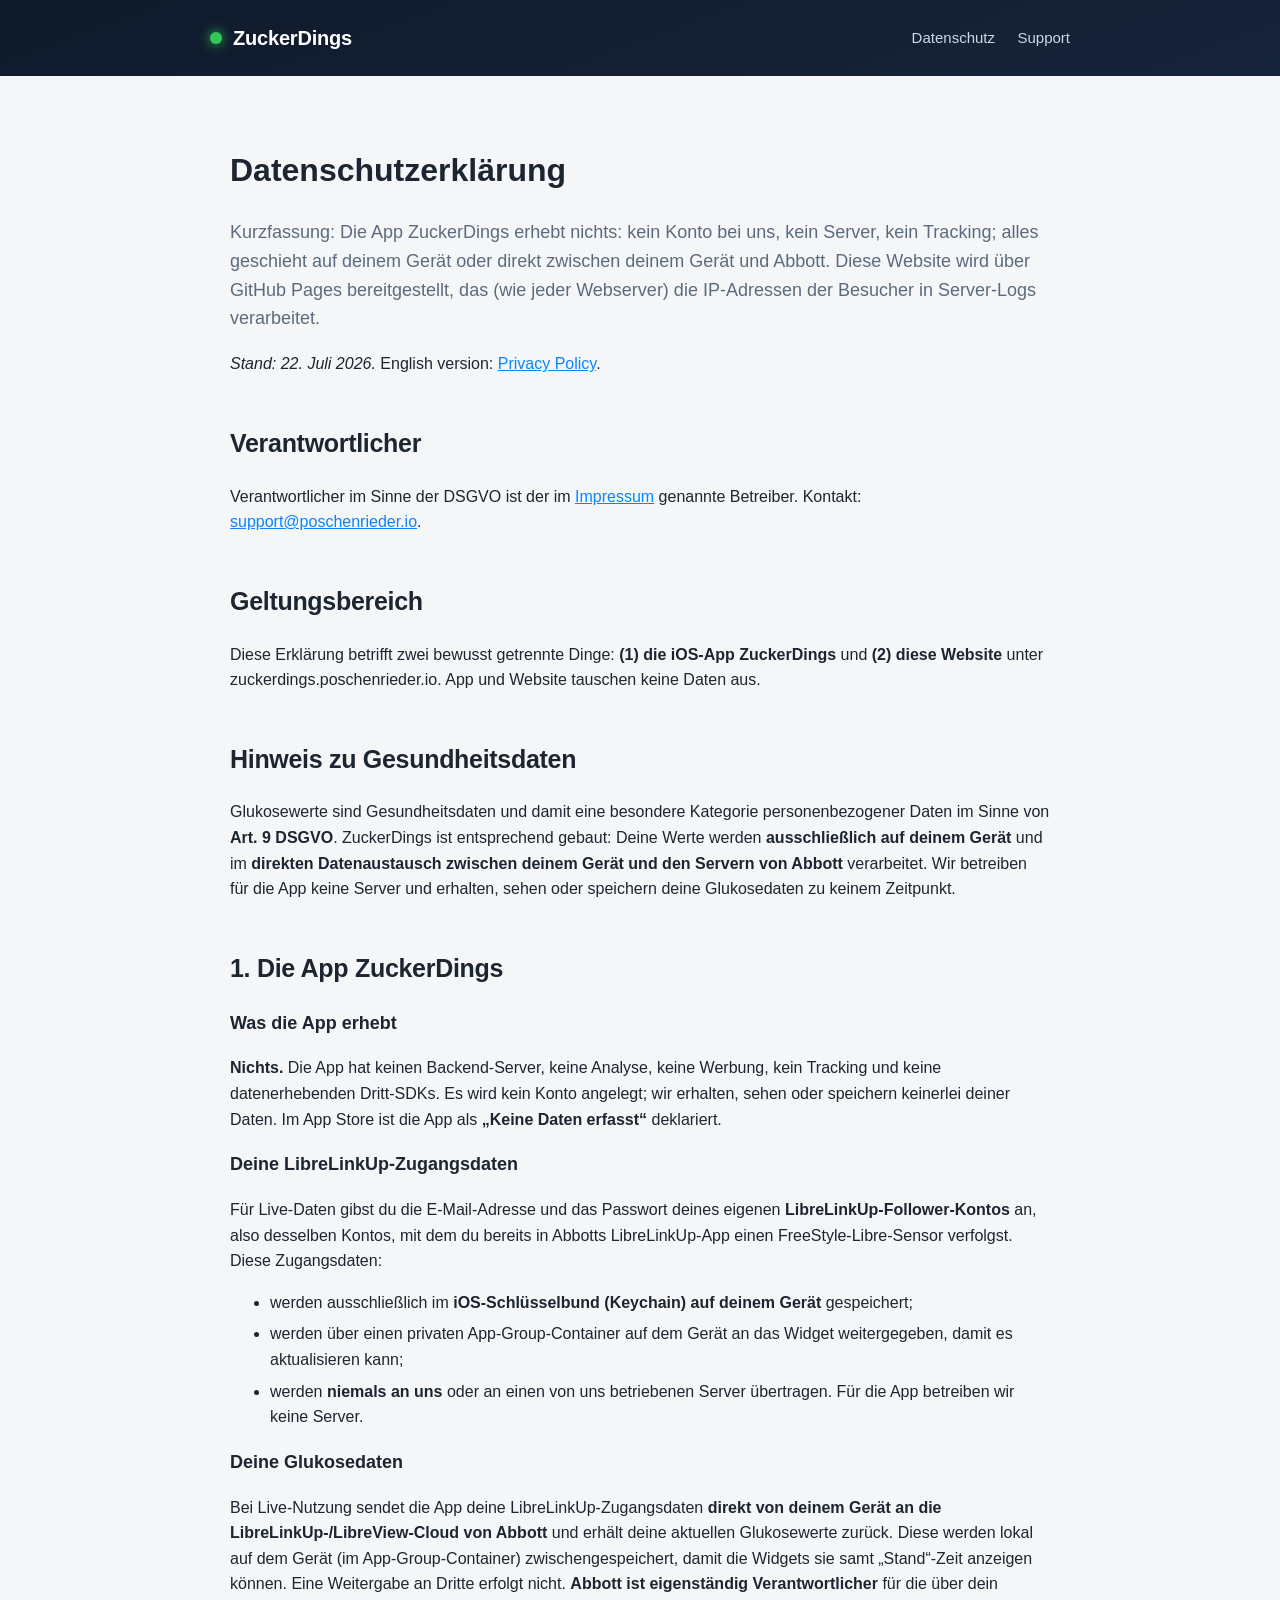
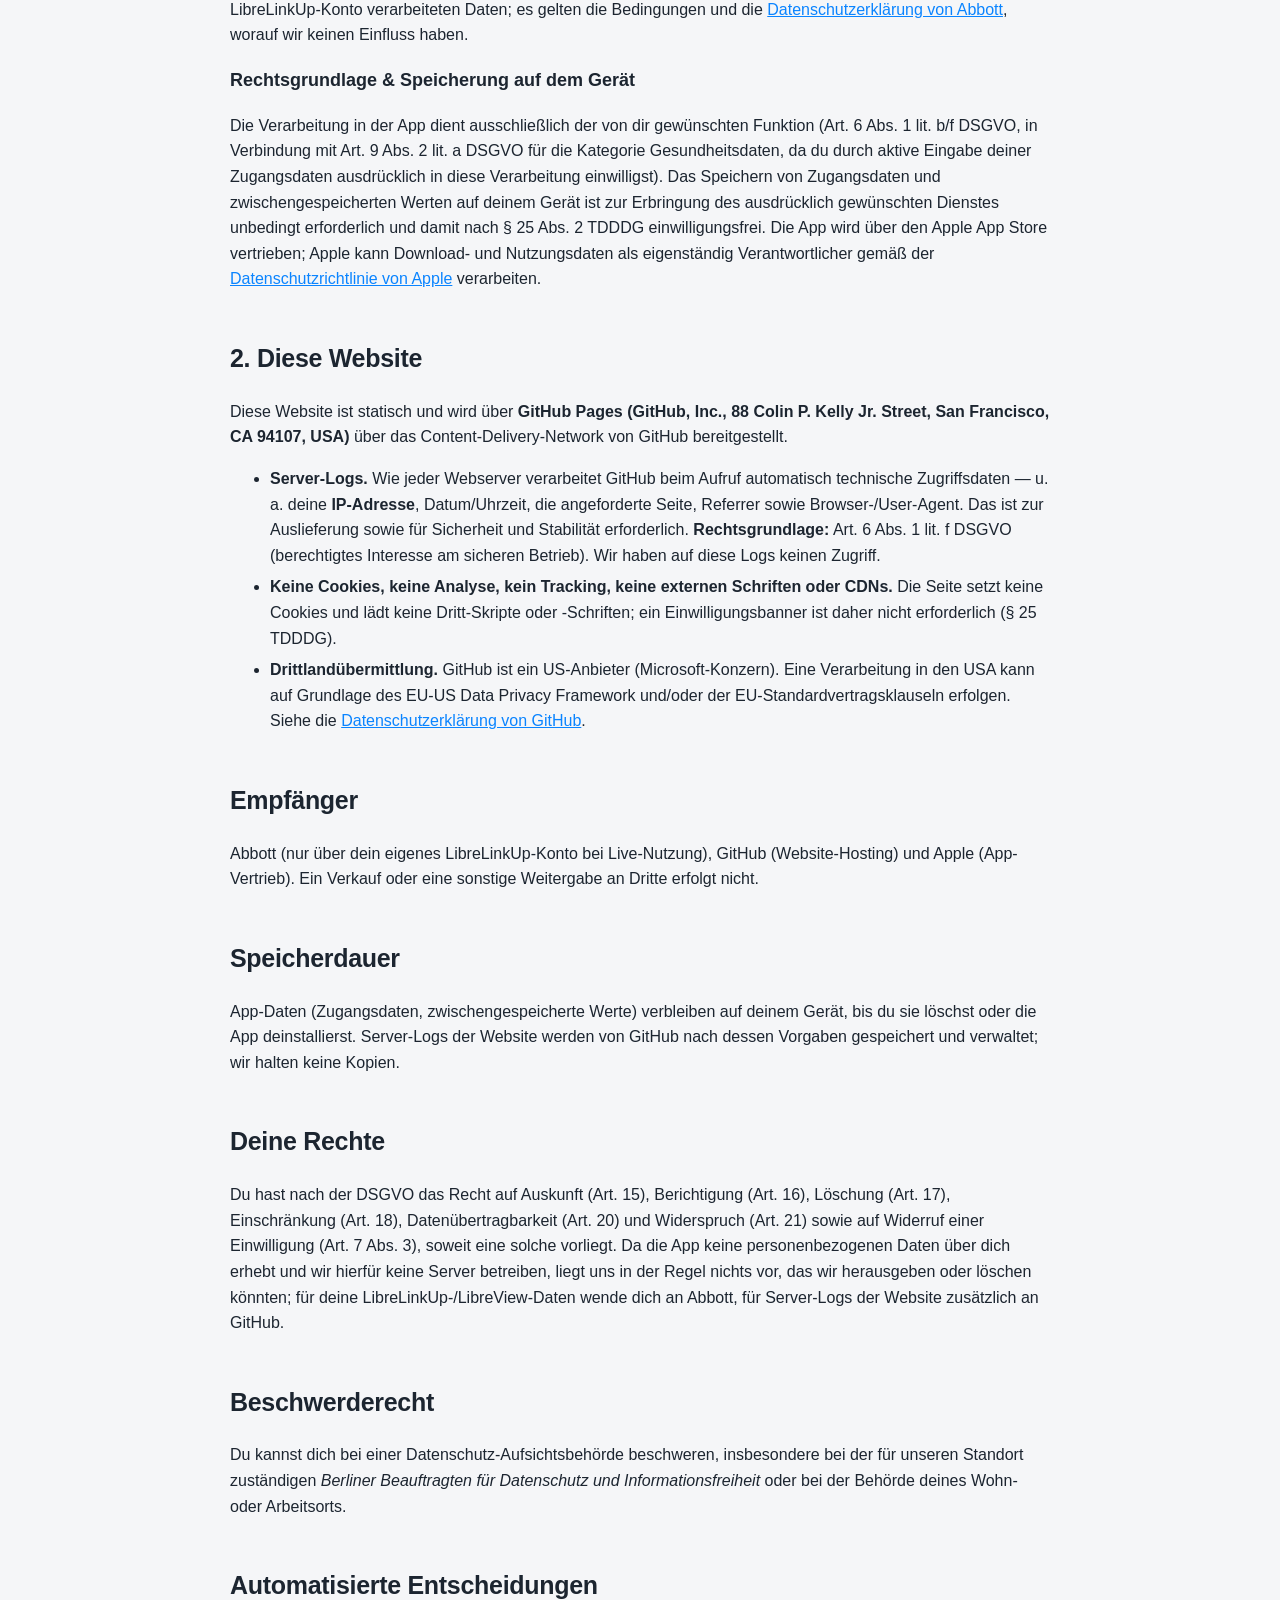
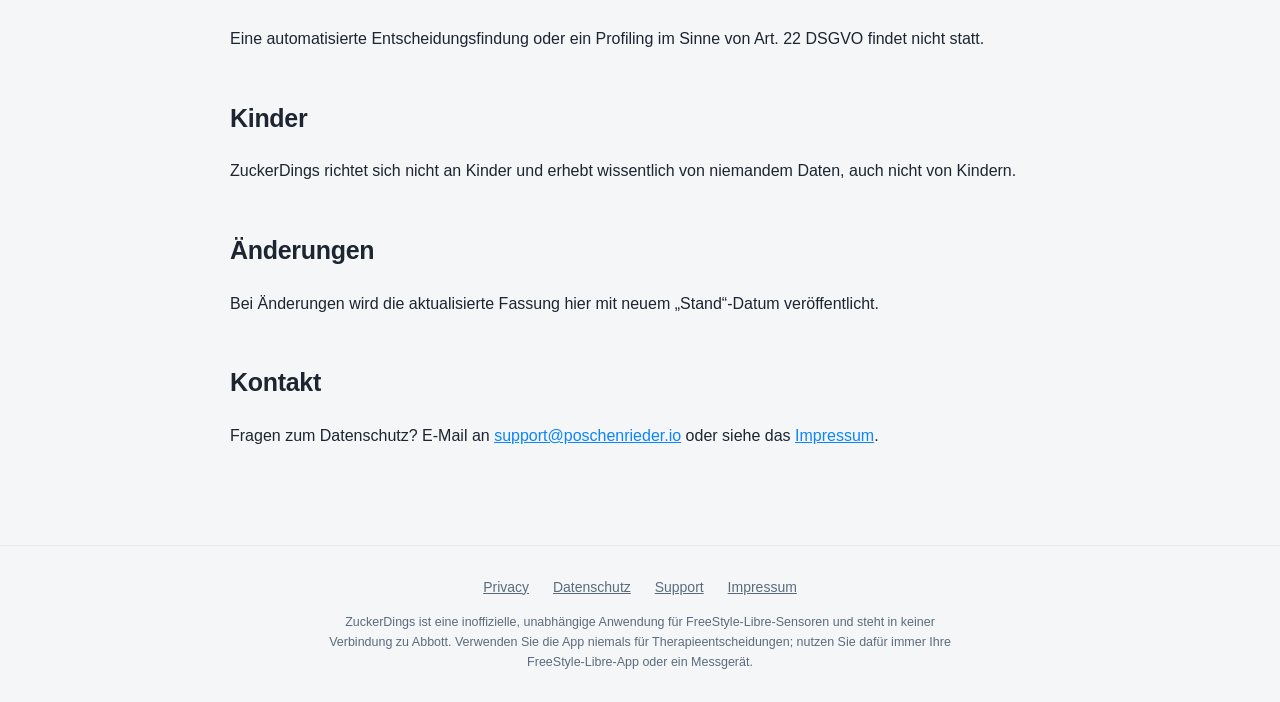
==== datenschutz/index.html @ 913069e4 "feat: ZuckerDings site (privacy, datenschutz, impressum, support, TestFlight placeholder) Claude-Ses" ====
<!doctype html>
<html lang="de">
<head>
  <meta charset="utf-8">
  <meta name="viewport" content="width=device-width, initial-scale=1">
  <title>Datenschutzerklärung: ZuckerDings</title>
  <meta name="description" content="Datenschutzerklärung von ZuckerDings. Die App erhebt keine personenbezogenen Daten und betreibt keinen Server; diese Website wird über GitHub Pages bereitgestellt.">
  <link rel="stylesheet" href="../style.css">
</head>
<body>
  <header class="site">
    <div class="wrap">
      <a class="brand" href="../"><span class="dot"></span> ZuckerDings</a>
      <nav class="site">
        <a href="../datenschutz/">Datenschutz</a>
        <a href="../support/">Support</a>
      </nav>
    </div>
  </header>

  <main>
    <h1>Datenschutzerklärung</h1>
    <p class="lede">Kurzfassung: Die App ZuckerDings erhebt nichts: kein Konto bei uns, kein Server, kein Tracking; alles geschieht auf deinem Gerät oder direkt zwischen deinem Gerät und Abbott. Diese Website wird über GitHub Pages bereitgestellt, das (wie jeder Webserver) die IP-Adressen der Besucher in Server-Logs verarbeitet.</p>
    <p><em>Stand: 22. Juli 2026.</em> English version: <a href="../privacy/">Privacy Policy</a>.</p>

    <h2>Verantwortlicher</h2>
    <p>Verantwortlicher im Sinne der DSGVO ist der im <a href="../impressum/">Impressum</a> genannte Betreiber. Kontakt: <a href="mailto:&#115;&#117;&#112;&#112;&#111;&#114;&#116;&#64;&#112;&#111;&#115;&#99;&#104;&#101;&#110;&#114;&#105;&#101;&#100;&#101;&#114;&#46;&#105;&#111;">&#115;&#117;&#112;&#112;&#111;&#114;&#116;&#64;&#112;&#111;&#115;&#99;&#104;&#101;&#110;&#114;&#105;&#101;&#100;&#101;&#114;&#46;&#105;&#111;</a>.</p>

    <h2>Geltungsbereich</h2>
    <p>Diese Erklärung betrifft zwei bewusst getrennte Dinge: <strong>(1) die iOS-App ZuckerDings</strong> und <strong>(2) diese Website</strong> unter zuckerdings.poschenrieder.io. App und Website tauschen keine Daten aus.</p>

    <h2>Hinweis zu Gesundheitsdaten</h2>
    <p>Glukosewerte sind Gesundheitsdaten und damit eine besondere Kategorie personenbezogener Daten im Sinne von <strong>Art. 9 DSGVO</strong>. ZuckerDings ist entsprechend gebaut: Deine Werte werden <strong>ausschließlich auf deinem Gerät</strong> und im <strong>direkten Datenaustausch zwischen deinem Gerät und den Servern von Abbott</strong> verarbeitet. Wir betreiben für die App keine Server und erhalten, sehen oder speichern deine Glukosedaten zu keinem Zeitpunkt.</p>

    <h2>1. Die App ZuckerDings</h2>
    <h3>Was die App erhebt</h3>
    <p><strong>Nichts.</strong> Die App hat keinen Backend-Server, keine Analyse, keine Werbung, kein Tracking und keine datenerhebenden Dritt-SDKs. Es wird kein Konto angelegt; wir erhalten, sehen oder speichern keinerlei deiner Daten. Im App Store ist die App als <strong>„Keine Daten erfasst“</strong> deklariert.</p>

    <h3>Deine LibreLinkUp-Zugangsdaten</h3>
    <p>Für Live-Daten gibst du die E-Mail-Adresse und das Passwort deines eigenen <strong>LibreLinkUp-Follower-Kontos</strong> an, also desselben Kontos, mit dem du bereits in Abbotts LibreLinkUp-App einen FreeStyle-Libre-Sensor verfolgst. Diese Zugangsdaten:</p>
    <ul>
      <li>werden ausschließlich im <strong>iOS-Schlüsselbund (Keychain) auf deinem Gerät</strong> gespeichert;</li>
      <li>werden über einen privaten App-Group-Container auf dem Gerät an das Widget weitergegeben, damit es aktualisieren kann;</li>
      <li>werden <strong>niemals an uns</strong> oder an einen von uns betriebenen Server übertragen. Für die App betreiben wir keine Server.</li>
    </ul>

    <h3>Deine Glukosedaten</h3>
    <p>Bei Live-Nutzung sendet die App deine LibreLinkUp-Zugangsdaten <strong>direkt von deinem Gerät an die LibreLinkUp-/LibreView-Cloud von Abbott</strong> und erhält deine aktuellen Glukosewerte zurück. Diese werden lokal auf dem Gerät (im App-Group-Container) zwischengespeichert, damit die Widgets sie samt „Stand“-Zeit anzeigen können. Eine Weitergabe an Dritte erfolgt nicht. <strong>Abbott ist eigenständig Verantwortlicher</strong> für die über dein LibreLinkUp-Konto verarbeiteten Daten; es gelten die Bedingungen und die <a href="https://www.abbott.com/privacy-policy.html" rel="noopener" target="_blank">Datenschutzerklärung von Abbott</a>, worauf wir keinen Einfluss haben.</p>

    <h3>Rechtsgrundlage &amp; Speicherung auf dem Gerät</h3>
    <p>Die Verarbeitung in der App dient ausschließlich der von dir gewünschten Funktion (Art. 6 Abs. 1 lit. b/f DSGVO, in Verbindung mit Art. 9 Abs. 2 lit. a DSGVO für die Kategorie Gesundheitsdaten, da du durch aktive Eingabe deiner Zugangsdaten ausdrücklich in diese Verarbeitung einwilligst). Das Speichern von Zugangsdaten und zwischengespeicherten Werten auf deinem Gerät ist zur Erbringung des ausdrücklich gewünschten Dienstes unbedingt erforderlich und damit nach § 25 Abs. 2 TDDDG einwilligungsfrei. Die App wird über den Apple App Store vertrieben; Apple kann Download- und Nutzungsdaten als eigenständig Verantwortlicher gemäß der <a href="https://www.apple.com/legal/privacy/" rel="noopener" target="_blank">Datenschutzrichtlinie von Apple</a> verarbeiten.</p>

    <h2>2. Diese Website</h2>
    <p>Diese Website ist statisch und wird über <strong>GitHub Pages (GitHub, Inc., 88 Colin P. Kelly Jr. Street, San Francisco, CA 94107, USA)</strong> über das Content-Delivery-Network von GitHub bereitgestellt.</p>
    <ul>
      <li><strong>Server-Logs.</strong> Wie jeder Webserver verarbeitet GitHub beim Aufruf automatisch technische Zugriffsdaten — u. a. deine <strong>IP-Adresse</strong>, Datum/Uhrzeit, die angeforderte Seite, Referrer sowie Browser-/User-Agent. Das ist zur Auslieferung sowie für Sicherheit und Stabilität erforderlich. <strong>Rechtsgrundlage:</strong> Art. 6 Abs. 1 lit. f DSGVO (berechtigtes Interesse am sicheren Betrieb). Wir haben auf diese Logs keinen Zugriff.</li>
      <li><strong>Keine Cookies, keine Analyse, kein Tracking, keine externen Schriften oder CDNs.</strong> Die Seite setzt keine Cookies und lädt keine Dritt-Skripte oder -Schriften; ein Einwilligungsbanner ist daher nicht erforderlich (§ 25 TDDDG).</li>
      <li><strong>Drittlandübermittlung.</strong> GitHub ist ein US-Anbieter (Microsoft-Konzern). Eine Verarbeitung in den USA kann auf Grundlage des EU-US Data Privacy Framework und/oder der EU-Standardvertragsklauseln erfolgen. Siehe die <a href="https://docs.github.com/site-policy/privacy-policies/github-general-privacy-statement" rel="noopener" target="_blank">Datenschutzerklärung von GitHub</a>.</li>
    </ul>

    <h2>Empfänger</h2>
    <p>Abbott (nur über dein eigenes LibreLinkUp-Konto bei Live-Nutzung), GitHub (Website-Hosting) und Apple (App-Vertrieb). Ein Verkauf oder eine sonstige Weitergabe an Dritte erfolgt nicht.</p>

    <h2>Speicherdauer</h2>
    <p>App-Daten (Zugangsdaten, zwischengespeicherte Werte) verbleiben auf deinem Gerät, bis du sie löschst oder die App deinstallierst. Server-Logs der Website werden von GitHub nach dessen Vorgaben gespeichert und verwaltet; wir halten keine Kopien.</p>

    <h2>Deine Rechte</h2>
    <p>Du hast nach der DSGVO das Recht auf Auskunft (Art. 15), Berichtigung (Art. 16), Löschung (Art. 17), Einschränkung (Art. 18), Datenübertragbarkeit (Art. 20) und Widerspruch (Art. 21) sowie auf Widerruf einer Einwilligung (Art. 7 Abs. 3), soweit eine solche vorliegt. Da die App keine personenbezogenen Daten über dich erhebt und wir hierfür keine Server betreiben, liegt uns in der Regel nichts vor, das wir herausgeben oder löschen könnten; für deine LibreLinkUp-/LibreView-Daten wende dich an Abbott, für Server-Logs der Website zusätzlich an GitHub.</p>

    <h2>Beschwerderecht</h2>
    <p>Du kannst dich bei einer Datenschutz-Aufsichtsbehörde beschweren, insbesondere bei der für unseren Standort zuständigen <em>Berliner Beauftragten für Datenschutz und Informationsfreiheit</em> oder bei der Behörde deines Wohn- oder Arbeitsorts.</p>

    <h2>Automatisierte Entscheidungen</h2>
    <p>Eine automatisierte Entscheidungsfindung oder ein Profiling im Sinne von Art. 22 DSGVO findet nicht statt.</p>

    <h2>Kinder</h2>
    <p>ZuckerDings richtet sich nicht an Kinder und erhebt wissentlich von niemandem Daten, auch nicht von Kindern.</p>

    <h2>Änderungen</h2>
    <p>Bei Änderungen wird die aktualisierte Fassung hier mit neuem „Stand“-Datum veröffentlicht.</p>

    <h2>Kontakt</h2>
    <p>Fragen zum Datenschutz? E-Mail an <a href="mailto:&#115;&#117;&#112;&#112;&#111;&#114;&#116;&#64;&#112;&#111;&#115;&#99;&#104;&#101;&#110;&#114;&#105;&#101;&#100;&#101;&#114;&#46;&#105;&#111;">&#115;&#117;&#112;&#112;&#111;&#114;&#116;&#64;&#112;&#111;&#115;&#99;&#104;&#101;&#110;&#114;&#105;&#101;&#100;&#101;&#114;&#46;&#105;&#111;</a> oder siehe das <a href="../impressum/">Impressum</a>.</p>
  </main>

  <footer class="site">
    <a href="../privacy/">Privacy</a>
    <a href="../datenschutz/">Datenschutz</a>
    <a href="../support/">Support</a>
    <a href="../impressum/">Impressum</a>
    <span class="disclaimer">
      ZuckerDings ist eine inoffizielle, unabhängige Anwendung für FreeStyle-Libre-Sensoren und steht in keiner Verbindung zu Abbott. Verwenden Sie die App niemals für Therapieentscheidungen; nutzen Sie dafür immer Ihre FreeStyle-Libre-App oder ein Messgerät.
    </span>
  </footer>
</body>
</html>
---- style.css ----
:root {
  /* Dark surfaces — match the app icon + widgets */
  --navy: #0f1a2b;
  --navy-soft: #16243a;
  --hero-top: #0e1626;
  --hero-bottom: #05070d;
  --widget-card: #1b2029;
  --widget-line: rgba(255, 255, 255, .08);

  /* Air-quality traffic light (iOS system colors) */
  --good: #34c759;
  --fair: #ffcc00;
  --poor: #ff3b30;

  /* Actions — the app's iOS blue */
  --blue: #0a84ff;
  --blue-ink: #0064d2;

  /* Light body */
  --ink: #1c2530;
  --muted: #5b6b7d;
  --line: #e4e9ef;
  --bg: #f5f6f8;
  --card: #ffffff;
}

* { box-sizing: border-box; }

html { -webkit-text-size-adjust: 100%; scroll-behavior: smooth; }

body {
  margin: 0;
  font-family: -apple-system, BlinkMacSystemFont, "Segoe UI", Roboto, Helvetica, Arial, sans-serif;
  color: var(--ink);
  background: var(--bg);
  line-height: 1.6;
  -webkit-font-smoothing: antialiased;
}

a { color: var(--blue); }
a:hover { color: var(--blue-ink); }

/* ---------- Header ---------- */

header.site {
  background: linear-gradient(160deg, var(--navy) 0%, var(--navy-soft) 100%);
  color: #fff;
  padding: 22px 20px;
}

header.site .wrap { display: flex; align-items: center; justify-content: space-between; gap: 16px; flex-wrap: wrap; }

.brand { display: flex; align-items: center; gap: 11px; text-decoration: none; color: #fff; font-weight: 700; font-size: 20px; letter-spacing: -.2px; }
.brand .dot { width: 12px; height: 12px; border-radius: 50%; background: var(--good); box-shadow: 0 0 12px var(--good); }

nav.site a { color: #cdd8e6; text-decoration: none; margin-left: 18px; font-size: 15px; }
nav.site a:hover { color: #fff; }

.wrap { max-width: 860px; margin: 0 auto; }

main { max-width: 860px; margin: 0 auto; padding: 48px 20px 80px; }

/* ---------- Hero (dark, widget-style) ---------- */

.hero {
  background:
    radial-gradient(120% 90% at 50% -10%, rgba(52, 199, 89, .12) 0%, rgba(10, 132, 255, .06) 38%, transparent 70%),
    linear-gradient(180deg, var(--hero-top) 0%, var(--hero-bottom) 100%);
  color: #fff;
  text-align: center;
  padding: 56px 20px 64px;
}

.hero .inner { max-width: 760px; margin: 0 auto; }

.pill {
  display: inline-block;
  background: rgba(52, 199, 89, .14);
  color: #7ee2a0;
  border: 1px solid rgba(52, 199, 89, .35);
  padding: 6px 14px;
  border-radius: 999px;
  font-size: 13px;
  font-weight: 600;
  margin-bottom: 26px;
}

.hero h1 { font-size: 42px; line-height: 1.12; margin: 0 0 16px; letter-spacing: -.6px; color: #fff; }
.hero p.tag { font-size: 20px; color: #aeb9c8; margin: 0 auto 30px; max-width: 560px; }

/* Widget mockup card */
.widget {
  width: 340px;
  max-width: 100%;
  margin: 0 auto 34px;
  background: linear-gradient(180deg, #20262f 0%, var(--widget-card) 100%);
  border: 1px solid var(--widget-line);
  border-radius: 24px;
  padding: 20px 22px;
  text-align: left;
  box-shadow: 0 24px 60px -20px rgba(0, 0, 0, .7), inset 0 1px 0 rgba(255, 255, 255, .04);
}
.widget .w-top { display: flex; align-items: center; justify-content: space-between; margin-bottom: 16px; }
.widget .w-room { color: #fff; font-weight: 600; font-size: 16px; }
.widget .w-refresh { color: #6f7c8c; font-size: 17px; }
.widget .w-grid { display: grid; grid-template-columns: 1fr 1fr; gap: 14px 18px; }
.widget .w-cell .w-label { display: flex; align-items: center; gap: 7px; color: #8a96a5; font-size: 12.5px; margin-bottom: 2px; }
.widget .w-cell .w-val { color: #fff; font-size: 19px; font-weight: 600; letter-spacing: -.2px; }
.widget .w-foot { color: #5d6878; font-size: 11.5px; margin-top: 16px; }

.dot { width: 9px; height: 9px; border-radius: 50%; display: inline-block; flex: none; }
.dot.good { background: var(--good); }
.dot.fair { background: var(--fair); }
.dot.poor { background: var(--poor); }

/* Sensor chips */
.chips { display: flex; flex-wrap: wrap; gap: 9px; justify-content: center; margin: 0 auto 30px; max-width: 560px; }
.chip {
  display: inline-flex; align-items: center; gap: 7px;
  background: rgba(255, 255, 255, .06);
  border: 1px solid rgba(255, 255, 255, .1);
  color: #d6deea;
  padding: 6px 13px;
  border-radius: 999px;
  font-size: 13.5px;
  font-weight: 500;
}

.store-note { color: #8794a4; font-size: 14px; margin: 0; }
.store-note strong { color: #c7d1de; font-weight: 600; }

/* ---------- Screenshot gallery ---------- */

.shots {
  display: flex;
  gap: 22px;
  overflow-x: auto;
  padding: 8px 4px 22px;
  margin: 8px -4px 0;
  scroll-snap-type: x mandatory;
  -webkit-overflow-scrolling: touch;
}
.shot { flex: 0 0 auto; width: 232px; scroll-snap-align: center; text-align: center; }
.shot .frame {
  background: #0b0d11;
  border-radius: 38px;
  padding: 9px;
  border: 1px solid #d3d9e2;
  box-shadow: 0 16px 40px -16px rgba(15, 26, 43, .45);
}
.shot .frame img { display: block; width: 100%; border-radius: 30px; }
.shot .cap { margin-top: 12px; font-size: 14px; color: var(--muted); font-weight: 500; }

/* ---------- Feature cards ---------- */

.features { display: grid; grid-template-columns: repeat(auto-fit, minmax(220px, 1fr)); gap: 18px; margin: 30px 0; }
.card { background: var(--card); border: 1px solid var(--line); border-radius: 14px; padding: 22px; }
.card .ic { width: 11px; height: 11px; border-radius: 50%; display: inline-block; margin-bottom: 12px; background: var(--good); box-shadow: 0 0 10px rgba(52, 199, 89, .5); }
.card .ic.fair { background: var(--fair); box-shadow: 0 0 10px rgba(255, 204, 0, .5); }
.card .ic.poor { background: var(--poor); box-shadow: 0 0 10px rgba(255, 59, 48, .5); }
.card h3 { margin: 0 0 8px; font-size: 17px; }
.card p { margin: 0; color: var(--muted); font-size: 15px; }

h1, h2, h3 { color: var(--ink); }
h2 { font-size: 25px; margin-top: 46px; letter-spacing: -.3px; }
h3 { font-size: 18px; }

.lede { font-size: 18px; color: var(--muted); }

/* Works-with chips (light) */
.devices { display: flex; flex-wrap: wrap; gap: 9px; margin: 18px 0 6px; padding: 0; list-style: none; }
.devices li {
  background: var(--card); border: 1px solid var(--line); color: var(--ink);
  padding: 7px 14px; border-radius: 999px; font-size: 14px; font-weight: 500; margin: 0;
}

.note { background: var(--card); border: 1px solid var(--line); border-left: 4px solid var(--good); border-radius: 10px; padding: 16px 18px; margin: 24px 0; }
.note strong { color: var(--ink); }

ol li, ul li { margin: 6px 0; }

/* ---------- Footer ---------- */

footer.site { border-top: 1px solid var(--line); padding: 30px 20px; text-align: center; color: var(--muted); font-size: 14px; }
footer.site a { color: var(--muted); margin: 0 10px; }
footer.site .disclaimer { display: block; margin-top: 14px; font-size: 12.5px; max-width: 640px; margin-left: auto; margin-right: auto; }

code { background: #eef2f7; padding: 2px 6px; border-radius: 5px; font-size: 90%; }

/* ---------- Responsive ---------- */

@media (max-width: 540px) {
  .hero { padding: 40px 18px 48px; }
  .hero h1 { font-size: 32px; }
  .hero p.tag { font-size: 18px; }
  h2 { font-size: 22px; }
}
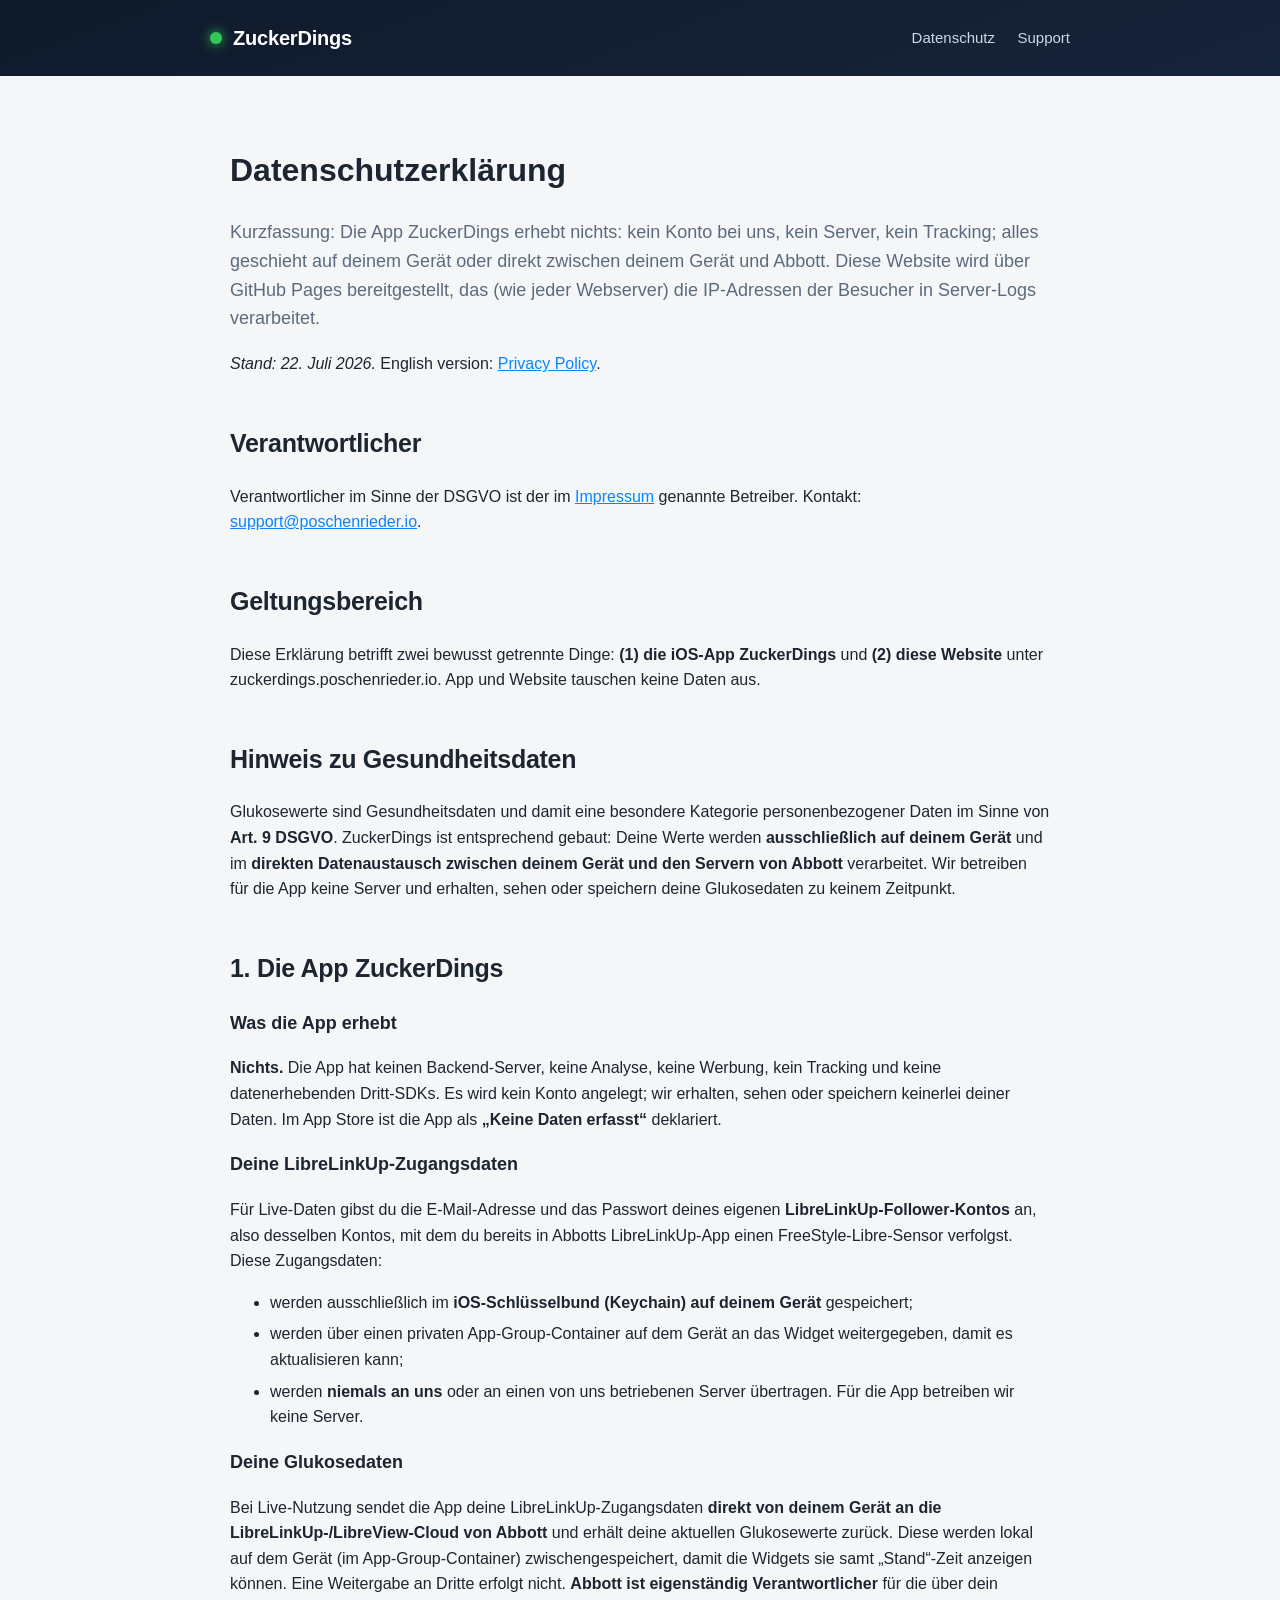
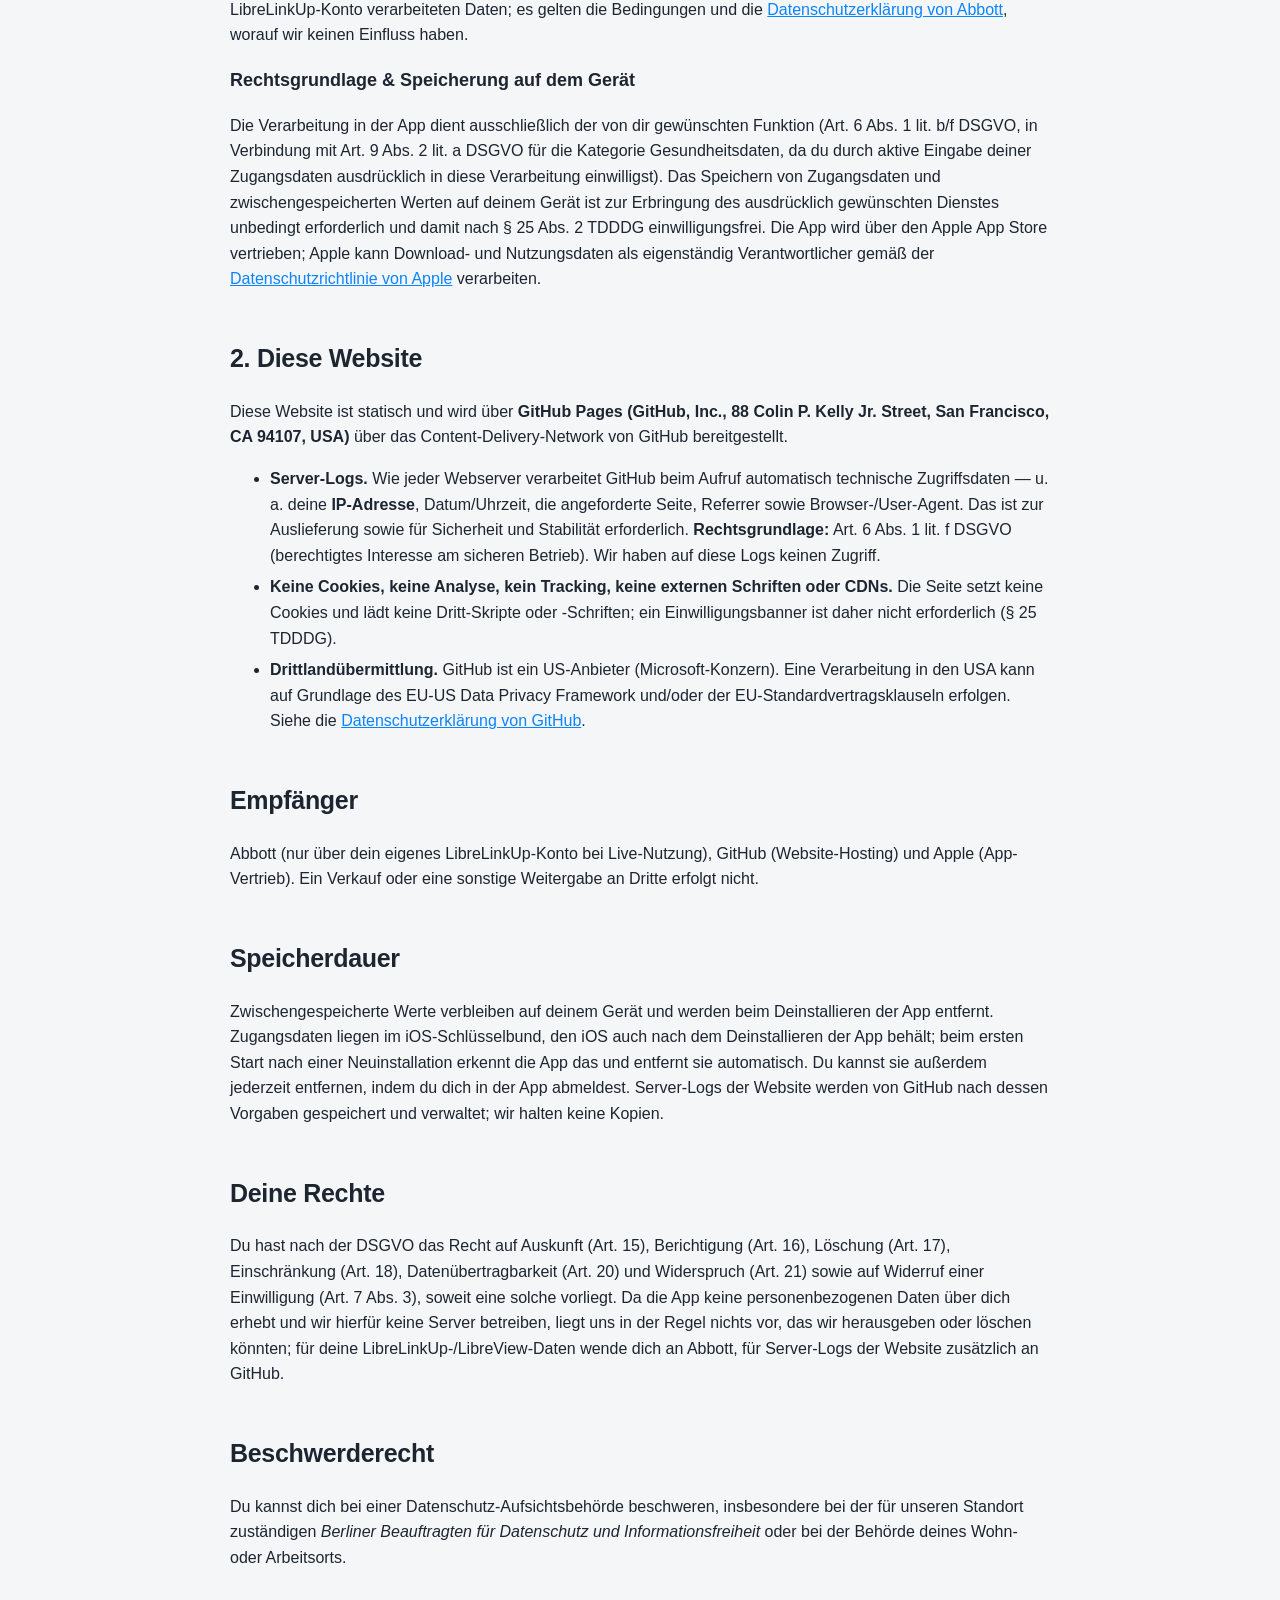
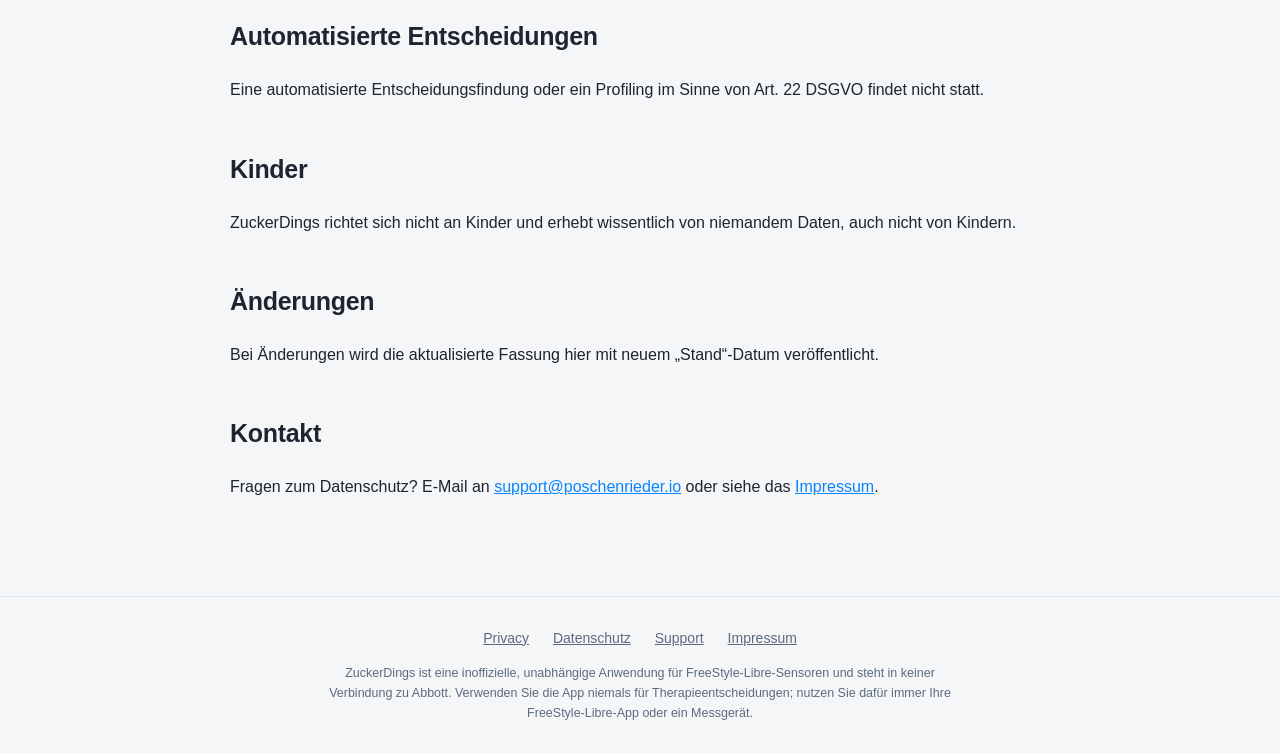
==== commit 8c92e074: "docs: accurate keychain retention wording (survives uninstall, auto-wiped on reinstall) Claude-Sessi" ====
--- a/datenschutz/index.html
+++ b/datenschutz/index.html
@@ -62,7 +62,7 @@
     <p>Abbott (nur über dein eigenes LibreLinkUp-Konto bei Live-Nutzung), GitHub (Website-Hosting) und Apple (App-Vertrieb). Ein Verkauf oder eine sonstige Weitergabe an Dritte erfolgt nicht.</p>
 
     <h2>Speicherdauer</h2>
-    <p>App-Daten (Zugangsdaten, zwischengespeicherte Werte) verbleiben auf deinem Gerät, bis du sie löschst oder die App deinstallierst. Server-Logs der Website werden von GitHub nach dessen Vorgaben gespeichert und verwaltet; wir halten keine Kopien.</p>
+    <p>Zwischengespeicherte Werte verbleiben auf deinem Gerät und werden beim Deinstallieren der App entfernt. Zugangsdaten liegen im iOS-Schlüsselbund, den iOS auch nach dem Deinstallieren der App behält; beim ersten Start nach einer Neuinstallation erkennt die App das und entfernt sie automatisch. Du kannst sie außerdem jederzeit entfernen, indem du dich in der App abmeldest. Server-Logs der Website werden von GitHub nach dessen Vorgaben gespeichert und verwaltet; wir halten keine Kopien.</p>
 
     <h2>Deine Rechte</h2>
     <p>Du hast nach der DSGVO das Recht auf Auskunft (Art. 15), Berichtigung (Art. 16), Löschung (Art. 17), Einschränkung (Art. 18), Datenübertragbarkeit (Art. 20) und Widerspruch (Art. 21) sowie auf Widerruf einer Einwilligung (Art. 7 Abs. 3), soweit eine solche vorliegt. Da die App keine personenbezogenen Daten über dich erhebt und wir hierfür keine Server betreiben, liegt uns in der Regel nichts vor, das wir herausgeben oder löschen könnten; für deine LibreLinkUp-/LibreView-Daten wende dich an Abbott, für Server-Logs der Website zusätzlich an GitHub.</p>
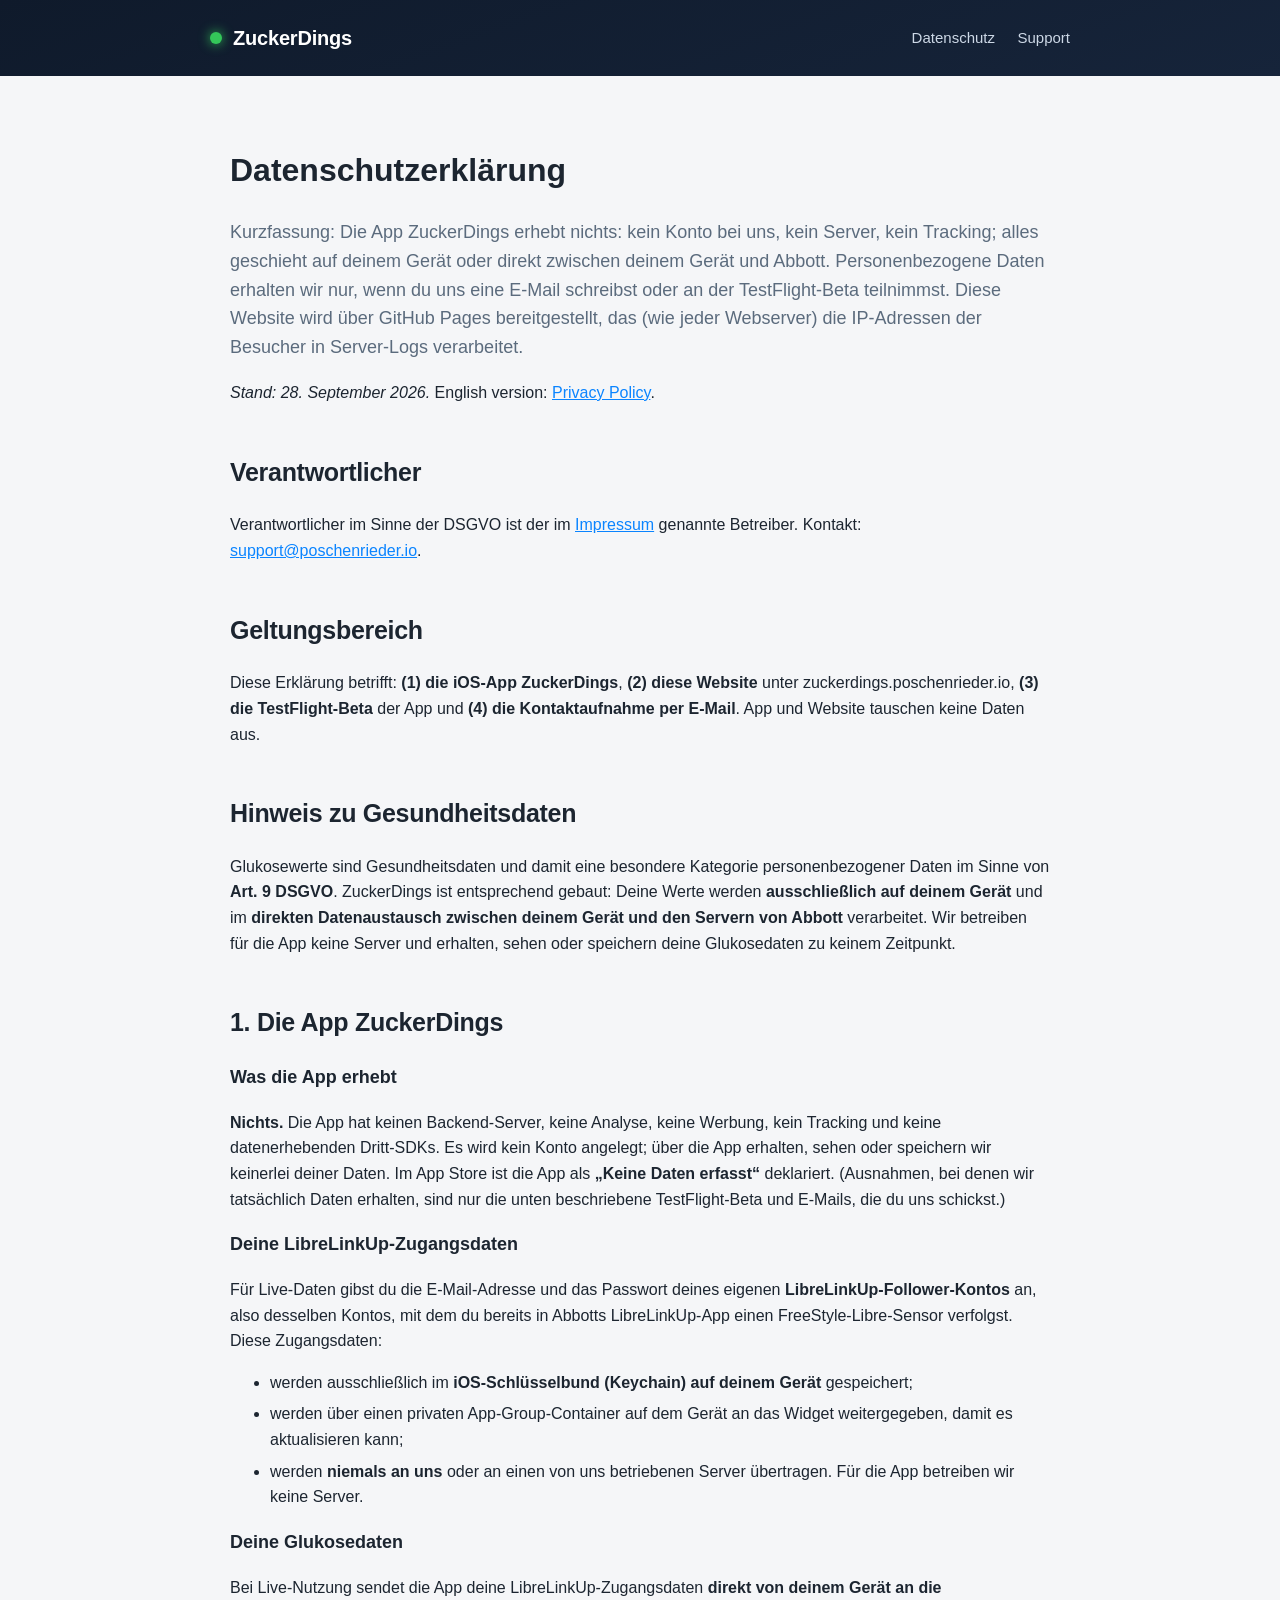
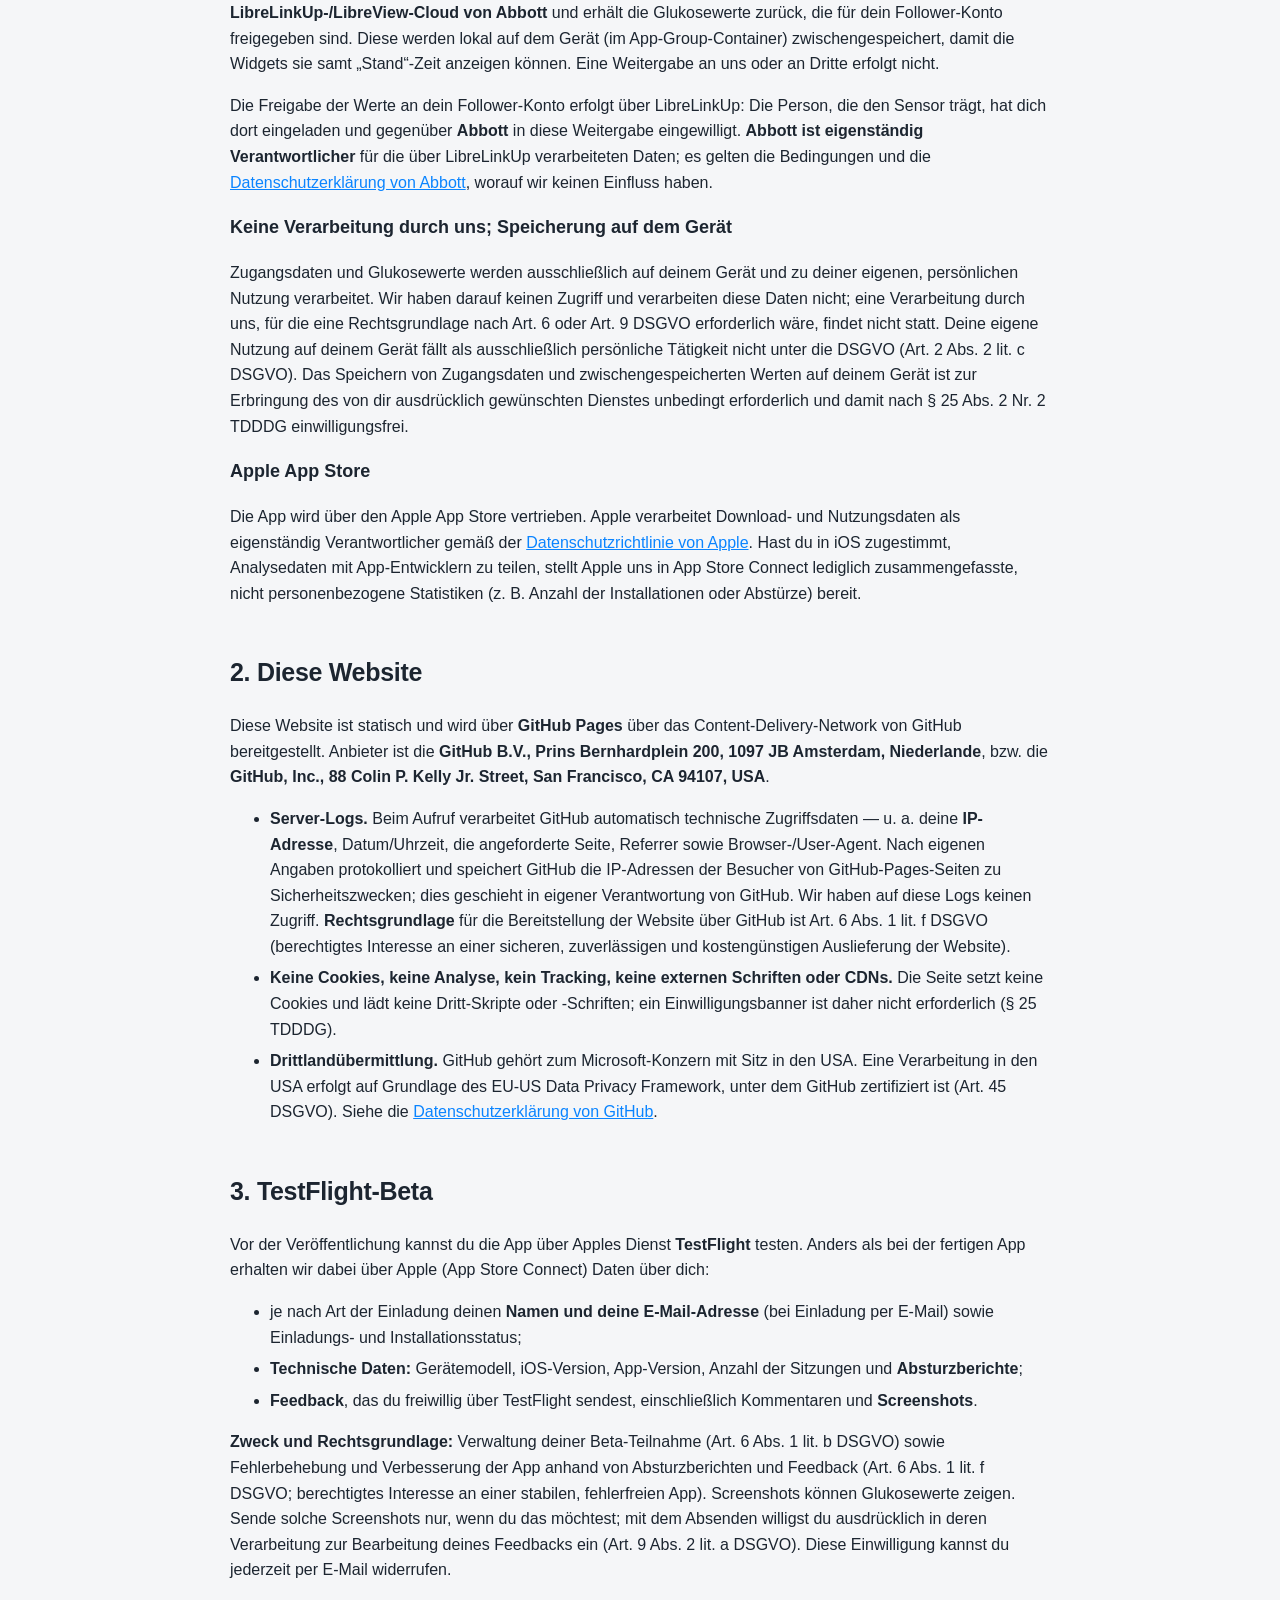
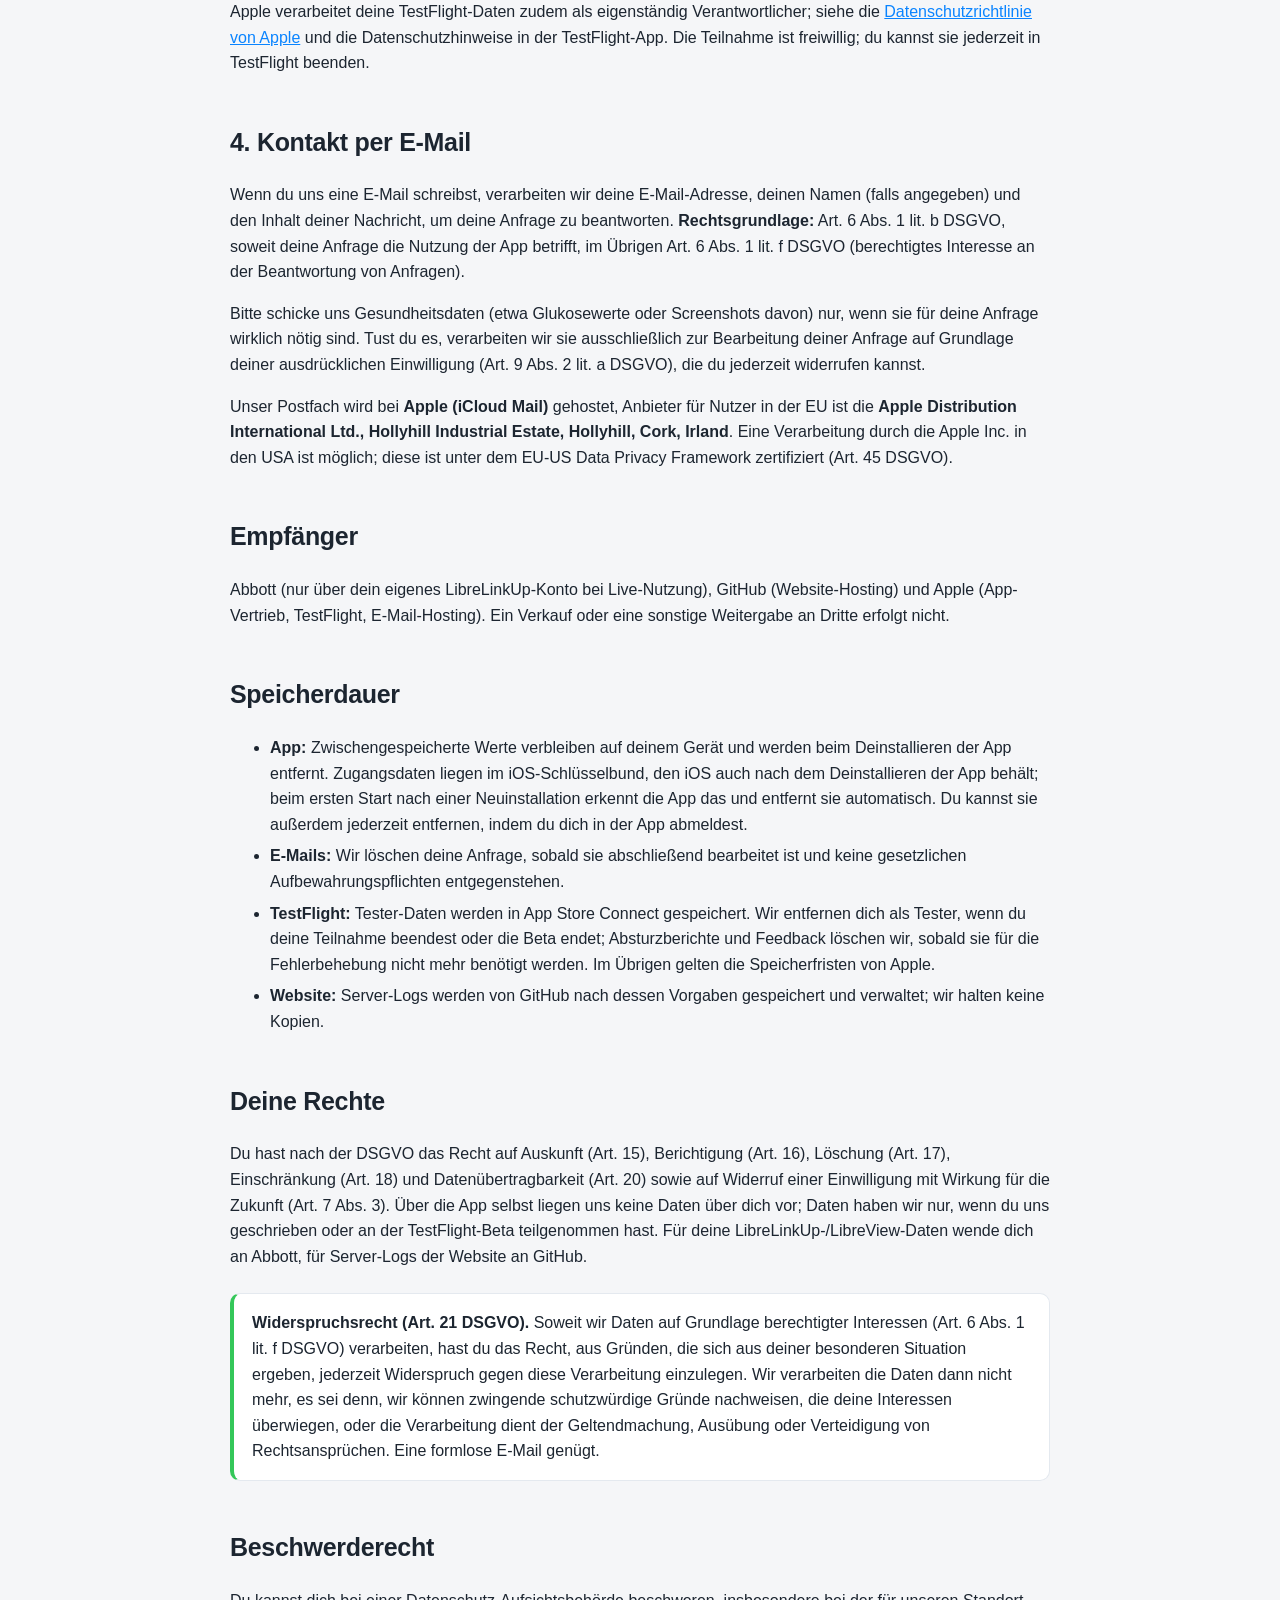
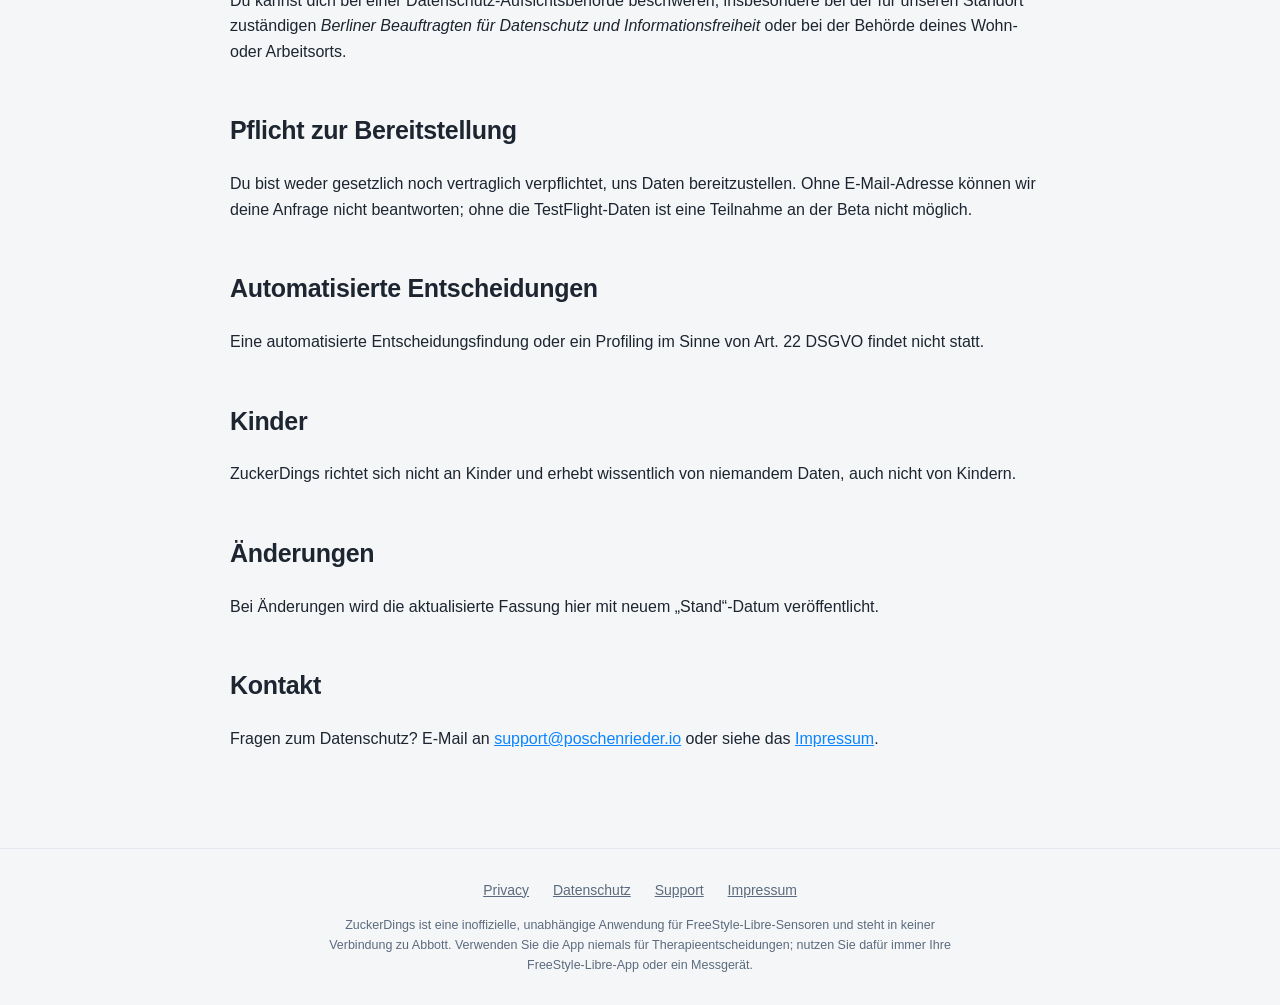
==== commit 5dc3bb63: "Close gaps in privacy policies and add intended-use statement - Replace the Art. 9 "explicit consent" ====
--- a/datenschutz/index.html
+++ b/datenschutz/index.html
@@ -20,21 +20,21 @@
 
   <main>
     <h1>Datenschutzerklärung</h1>
-    <p class="lede">Kurzfassung: Die App ZuckerDings erhebt nichts: kein Konto bei uns, kein Server, kein Tracking; alles geschieht auf deinem Gerät oder direkt zwischen deinem Gerät und Abbott. Diese Website wird über GitHub Pages bereitgestellt, das (wie jeder Webserver) die IP-Adressen der Besucher in Server-Logs verarbeitet.</p>
-    <p><em>Stand: 22. Juli 2026.</em> English version: <a href="../privacy/">Privacy Policy</a>.</p>
+    <p class="lede">Kurzfassung: Die App ZuckerDings erhebt nichts: kein Konto bei uns, kein Server, kein Tracking; alles geschieht auf deinem Gerät oder direkt zwischen deinem Gerät und Abbott. Personenbezogene Daten erhalten wir nur, wenn du uns eine E-Mail schreibst oder an der TestFlight-Beta teilnimmst. Diese Website wird über GitHub Pages bereitgestellt, das (wie jeder Webserver) die IP-Adressen der Besucher in Server-Logs verarbeitet.</p>
+    <p><em>Stand: 28. September 2026.</em> English version: <a href="../privacy/">Privacy Policy</a>.</p>
 
     <h2>Verantwortlicher</h2>
     <p>Verantwortlicher im Sinne der DSGVO ist der im <a href="../impressum/">Impressum</a> genannte Betreiber. Kontakt: <a href="mailto:&#115;&#117;&#112;&#112;&#111;&#114;&#116;&#64;&#112;&#111;&#115;&#99;&#104;&#101;&#110;&#114;&#105;&#101;&#100;&#101;&#114;&#46;&#105;&#111;">&#115;&#117;&#112;&#112;&#111;&#114;&#116;&#64;&#112;&#111;&#115;&#99;&#104;&#101;&#110;&#114;&#105;&#101;&#100;&#101;&#114;&#46;&#105;&#111;</a>.</p>
 
     <h2>Geltungsbereich</h2>
-    <p>Diese Erklärung betrifft zwei bewusst getrennte Dinge: <strong>(1) die iOS-App ZuckerDings</strong> und <strong>(2) diese Website</strong> unter zuckerdings.poschenrieder.io. App und Website tauschen keine Daten aus.</p>
+    <p>Diese Erklärung betrifft: <strong>(1) die iOS-App ZuckerDings</strong>, <strong>(2) diese Website</strong> unter zuckerdings.poschenrieder.io, <strong>(3) die TestFlight-Beta</strong> der App und <strong>(4) die Kontaktaufnahme per E-Mail</strong>. App und Website tauschen keine Daten aus.</p>
 
     <h2>Hinweis zu Gesundheitsdaten</h2>
     <p>Glukosewerte sind Gesundheitsdaten und damit eine besondere Kategorie personenbezogener Daten im Sinne von <strong>Art. 9 DSGVO</strong>. ZuckerDings ist entsprechend gebaut: Deine Werte werden <strong>ausschließlich auf deinem Gerät</strong> und im <strong>direkten Datenaustausch zwischen deinem Gerät und den Servern von Abbott</strong> verarbeitet. Wir betreiben für die App keine Server und erhalten, sehen oder speichern deine Glukosedaten zu keinem Zeitpunkt.</p>
 
     <h2>1. Die App ZuckerDings</h2>
     <h3>Was die App erhebt</h3>
-    <p><strong>Nichts.</strong> Die App hat keinen Backend-Server, keine Analyse, keine Werbung, kein Tracking und keine datenerhebenden Dritt-SDKs. Es wird kein Konto angelegt; wir erhalten, sehen oder speichern keinerlei deiner Daten. Im App Store ist die App als <strong>„Keine Daten erfasst“</strong> deklariert.</p>
+    <p><strong>Nichts.</strong> Die App hat keinen Backend-Server, keine Analyse, keine Werbung, kein Tracking und keine datenerhebenden Dritt-SDKs. Es wird kein Konto angelegt; über die App erhalten, sehen oder speichern wir keinerlei deiner Daten. Im App Store ist die App als <strong>„Keine Daten erfasst“</strong> deklariert. (Ausnahmen, bei denen wir tatsächlich Daten erhalten, sind nur die unten beschriebene TestFlight-Beta und E-Mails, die du uns schickst.)</p>
 
     <h3>Deine LibreLinkUp-Zugangsdaten</h3>
     <p>Für Live-Daten gibst du die E-Mail-Adresse und das Passwort deines eigenen <strong>LibreLinkUp-Follower-Kontos</strong> an, also desselben Kontos, mit dem du bereits in Abbotts LibreLinkUp-App einen FreeStyle-Libre-Sensor verfolgst. Diese Zugangsdaten:</p>
@@ -45,30 +45,61 @@
     </ul>
 
     <h3>Deine Glukosedaten</h3>
-    <p>Bei Live-Nutzung sendet die App deine LibreLinkUp-Zugangsdaten <strong>direkt von deinem Gerät an die LibreLinkUp-/LibreView-Cloud von Abbott</strong> und erhält deine aktuellen Glukosewerte zurück. Diese werden lokal auf dem Gerät (im App-Group-Container) zwischengespeichert, damit die Widgets sie samt „Stand“-Zeit anzeigen können. Eine Weitergabe an Dritte erfolgt nicht. <strong>Abbott ist eigenständig Verantwortlicher</strong> für die über dein LibreLinkUp-Konto verarbeiteten Daten; es gelten die Bedingungen und die <a href="https://www.abbott.com/privacy-policy.html" rel="noopener" target="_blank">Datenschutzerklärung von Abbott</a>, worauf wir keinen Einfluss haben.</p>
+    <p>Bei Live-Nutzung sendet die App deine LibreLinkUp-Zugangsdaten <strong>direkt von deinem Gerät an die LibreLinkUp-/LibreView-Cloud von Abbott</strong> und erhält die Glukosewerte zurück, die für dein Follower-Konto freigegeben sind. Diese werden lokal auf dem Gerät (im App-Group-Container) zwischengespeichert, damit die Widgets sie samt „Stand“-Zeit anzeigen können. Eine Weitergabe an uns oder an Dritte erfolgt nicht.</p>
+    <p>Die Freigabe der Werte an dein Follower-Konto erfolgt über LibreLinkUp: Die Person, die den Sensor trägt, hat dich dort eingeladen und gegenüber <strong>Abbott</strong> in diese Weitergabe eingewilligt. <strong>Abbott ist eigenständig Verantwortlicher</strong> für die über LibreLinkUp verarbeiteten Daten; es gelten die Bedingungen und die <a href="https://www.abbott.com/privacy-policy.html" rel="noopener" target="_blank">Datenschutzerklärung von Abbott</a>, worauf wir keinen Einfluss haben.</p>
 
-    <h3>Rechtsgrundlage &amp; Speicherung auf dem Gerät</h3>
-    <p>Die Verarbeitung in der App dient ausschließlich der von dir gewünschten Funktion (Art. 6 Abs. 1 lit. b/f DSGVO, in Verbindung mit Art. 9 Abs. 2 lit. a DSGVO für die Kategorie Gesundheitsdaten, da du durch aktive Eingabe deiner Zugangsdaten ausdrücklich in diese Verarbeitung einwilligst). Das Speichern von Zugangsdaten und zwischengespeicherten Werten auf deinem Gerät ist zur Erbringung des ausdrücklich gewünschten Dienstes unbedingt erforderlich und damit nach § 25 Abs. 2 TDDDG einwilligungsfrei. Die App wird über den Apple App Store vertrieben; Apple kann Download- und Nutzungsdaten als eigenständig Verantwortlicher gemäß der <a href="https://www.apple.com/legal/privacy/" rel="noopener" target="_blank">Datenschutzrichtlinie von Apple</a> verarbeiten.</p>
+    <h3>Keine Verarbeitung durch uns; Speicherung auf dem Gerät</h3>
+    <p>Zugangsdaten und Glukosewerte werden ausschließlich auf deinem Gerät und zu deiner eigenen, persönlichen Nutzung verarbeitet. Wir haben darauf keinen Zugriff und verarbeiten diese Daten nicht; eine Verarbeitung durch uns, für die eine Rechtsgrundlage nach Art. 6 oder Art. 9 DSGVO erforderlich wäre, findet nicht statt. Deine eigene Nutzung auf deinem Gerät fällt als ausschließlich persönliche Tätigkeit nicht unter die DSGVO (Art. 2 Abs. 2 lit. c DSGVO). Das Speichern von Zugangsdaten und zwischengespeicherten Werten auf deinem Gerät ist zur Erbringung des von dir ausdrücklich gewünschten Dienstes unbedingt erforderlich und damit nach § 25 Abs. 2 Nr. 2 TDDDG einwilligungsfrei.</p>
+
+    <h3>Apple App Store</h3>
+    <p>Die App wird über den Apple App Store vertrieben. Apple verarbeitet Download- und Nutzungsdaten als eigenständig Verantwortlicher gemäß der <a href="https://www.apple.com/legal/privacy/" rel="noopener" target="_blank">Datenschutzrichtlinie von Apple</a>. Hast du in iOS zugestimmt, Analysedaten mit App-Entwicklern zu teilen, stellt Apple uns in App Store Connect lediglich zusammengefasste, nicht personenbezogene Statistiken (z. B. Anzahl der Installationen oder Abstürze) bereit.</p>
 
     <h2>2. Diese Website</h2>
-    <p>Diese Website ist statisch und wird über <strong>GitHub Pages (GitHub, Inc., 88 Colin P. Kelly Jr. Street, San Francisco, CA 94107, USA)</strong> über das Content-Delivery-Network von GitHub bereitgestellt.</p>
+    <p>Diese Website ist statisch und wird über <strong>GitHub Pages</strong> über das Content-Delivery-Network von GitHub bereitgestellt. Anbieter ist die <strong>GitHub B.V., Prins Bernhardplein 200, 1097 JB Amsterdam, Niederlande</strong>, bzw. die <strong>GitHub, Inc., 88 Colin P. Kelly Jr. Street, San Francisco, CA 94107, USA</strong>.</p>
     <ul>
-      <li><strong>Server-Logs.</strong> Wie jeder Webserver verarbeitet GitHub beim Aufruf automatisch technische Zugriffsdaten — u. a. deine <strong>IP-Adresse</strong>, Datum/Uhrzeit, die angeforderte Seite, Referrer sowie Browser-/User-Agent. Das ist zur Auslieferung sowie für Sicherheit und Stabilität erforderlich. <strong>Rechtsgrundlage:</strong> Art. 6 Abs. 1 lit. f DSGVO (berechtigtes Interesse am sicheren Betrieb). Wir haben auf diese Logs keinen Zugriff.</li>
+      <li><strong>Server-Logs.</strong> Beim Aufruf verarbeitet GitHub automatisch technische Zugriffsdaten — u. a. deine <strong>IP-Adresse</strong>, Datum/Uhrzeit, die angeforderte Seite, Referrer sowie Browser-/User-Agent. Nach eigenen Angaben protokolliert und speichert GitHub die IP-Adressen der Besucher von GitHub-Pages-Seiten zu Sicherheitszwecken; dies geschieht in eigener Verantwortung von GitHub. Wir haben auf diese Logs keinen Zugriff. <strong>Rechtsgrundlage</strong> für die Bereitstellung der Website über GitHub ist Art. 6 Abs. 1 lit. f DSGVO (berechtigtes Interesse an einer sicheren, zuverlässigen und kostengünstigen Auslieferung der Website).</li>
       <li><strong>Keine Cookies, keine Analyse, kein Tracking, keine externen Schriften oder CDNs.</strong> Die Seite setzt keine Cookies und lädt keine Dritt-Skripte oder -Schriften; ein Einwilligungsbanner ist daher nicht erforderlich (§ 25 TDDDG).</li>
-      <li><strong>Drittlandübermittlung.</strong> GitHub ist ein US-Anbieter (Microsoft-Konzern). Eine Verarbeitung in den USA kann auf Grundlage des EU-US Data Privacy Framework und/oder der EU-Standardvertragsklauseln erfolgen. Siehe die <a href="https://docs.github.com/site-policy/privacy-policies/github-general-privacy-statement" rel="noopener" target="_blank">Datenschutzerklärung von GitHub</a>.</li>
+      <li><strong>Drittlandübermittlung.</strong> GitHub gehört zum Microsoft-Konzern mit Sitz in den USA. Eine Verarbeitung in den USA erfolgt auf Grundlage des EU-US Data Privacy Framework, unter dem GitHub zertifiziert ist (Art. 45 DSGVO). Siehe die <a href="https://docs.github.com/site-policy/privacy-policies/github-general-privacy-statement" rel="noopener" target="_blank">Datenschutzerklärung von GitHub</a>.</li>
     </ul>
 
+    <h2>3. TestFlight-Beta</h2>
+    <p>Vor der Veröffentlichung kannst du die App über Apples Dienst <strong>TestFlight</strong> testen. Anders als bei der fertigen App erhalten wir dabei über Apple (App Store Connect) Daten über dich:</p>
+    <ul>
+      <li>je nach Art der Einladung deinen <strong>Namen und deine E-Mail-Adresse</strong> (bei Einladung per E-Mail) sowie Einladungs- und Installationsstatus;</li>
+      <li><strong>Technische Daten:</strong> Gerätemodell, iOS-Version, App-Version, Anzahl der Sitzungen und <strong>Absturzberichte</strong>;</li>
+      <li><strong>Feedback</strong>, das du freiwillig über TestFlight sendest, einschließlich Kommentaren und <strong>Screenshots</strong>.</li>
+    </ul>
+    <p><strong>Zweck und Rechtsgrundlage:</strong> Verwaltung deiner Beta-Teilnahme (Art. 6 Abs. 1 lit. b DSGVO) sowie Fehlerbehebung und Verbesserung der App anhand von Absturzberichten und Feedback (Art. 6 Abs. 1 lit. f DSGVO; berechtigtes Interesse an einer stabilen, fehlerfreien App). Screenshots können Glukosewerte zeigen. Sende solche Screenshots nur, wenn du das möchtest; mit dem Absenden willigst du ausdrücklich in deren Verarbeitung zur Bearbeitung deines Feedbacks ein (Art. 9 Abs. 2 lit. a DSGVO). Diese Einwilligung kannst du jederzeit per E-Mail widerrufen.</p>
+    <p>Apple verarbeitet deine TestFlight-Daten zudem als eigenständig Verantwortlicher; siehe die <a href="https://www.apple.com/legal/privacy/" rel="noopener" target="_blank">Datenschutzrichtlinie von Apple</a> und die Datenschutzhinweise in der TestFlight-App. Die Teilnahme ist freiwillig; du kannst sie jederzeit in TestFlight beenden.</p>
+
+    <h2>4. Kontakt per E-Mail</h2>
+    <p>Wenn du uns eine E-Mail schreibst, verarbeiten wir deine E-Mail-Adresse, deinen Namen (falls angegeben) und den Inhalt deiner Nachricht, um deine Anfrage zu beantworten. <strong>Rechtsgrundlage:</strong> Art. 6 Abs. 1 lit. b DSGVO, soweit deine Anfrage die Nutzung der App betrifft, im Übrigen Art. 6 Abs. 1 lit. f DSGVO (berechtigtes Interesse an der Beantwortung von Anfragen).</p>
+    <p>Bitte schicke uns Gesundheitsdaten (etwa Glukosewerte oder Screenshots davon) nur, wenn sie für deine Anfrage wirklich nötig sind. Tust du es, verarbeiten wir sie ausschließlich zur Bearbeitung deiner Anfrage auf Grundlage deiner ausdrücklichen Einwilligung (Art. 9 Abs. 2 lit. a DSGVO), die du jederzeit widerrufen kannst.</p>
+    <p>Unser Postfach wird bei <strong>Apple (iCloud Mail)</strong> gehostet, Anbieter für Nutzer in der EU ist die <strong>Apple Distribution International Ltd., Hollyhill Industrial Estate, Hollyhill, Cork, Irland</strong>. Eine Verarbeitung durch die Apple Inc. in den USA ist möglich; diese ist unter dem EU-US Data Privacy Framework zertifiziert (Art. 45 DSGVO).</p>
+
     <h2>Empfänger</h2>
-    <p>Abbott (nur über dein eigenes LibreLinkUp-Konto bei Live-Nutzung), GitHub (Website-Hosting) und Apple (App-Vertrieb). Ein Verkauf oder eine sonstige Weitergabe an Dritte erfolgt nicht.</p>
+    <p>Abbott (nur über dein eigenes LibreLinkUp-Konto bei Live-Nutzung), GitHub (Website-Hosting) und Apple (App-Vertrieb, TestFlight, E-Mail-Hosting). Ein Verkauf oder eine sonstige Weitergabe an Dritte erfolgt nicht.</p>
 
     <h2>Speicherdauer</h2>
-    <p>Zwischengespeicherte Werte verbleiben auf deinem Gerät und werden beim Deinstallieren der App entfernt. Zugangsdaten liegen im iOS-Schlüsselbund, den iOS auch nach dem Deinstallieren der App behält; beim ersten Start nach einer Neuinstallation erkennt die App das und entfernt sie automatisch. Du kannst sie außerdem jederzeit entfernen, indem du dich in der App abmeldest. Server-Logs der Website werden von GitHub nach dessen Vorgaben gespeichert und verwaltet; wir halten keine Kopien.</p>
+    <ul>
+      <li><strong>App:</strong> Zwischengespeicherte Werte verbleiben auf deinem Gerät und werden beim Deinstallieren der App entfernt. Zugangsdaten liegen im iOS-Schlüsselbund, den iOS auch nach dem Deinstallieren der App behält; beim ersten Start nach einer Neuinstallation erkennt die App das und entfernt sie automatisch. Du kannst sie außerdem jederzeit entfernen, indem du dich in der App abmeldest.</li>
+      <li><strong>E-Mails:</strong> Wir löschen deine Anfrage, sobald sie abschließend bearbeitet ist und keine gesetzlichen Aufbewahrungspflichten entgegenstehen.</li>
+      <li><strong>TestFlight:</strong> Tester-Daten werden in App Store Connect gespeichert. Wir entfernen dich als Tester, wenn du deine Teilnahme beendest oder die Beta endet; Absturzberichte und Feedback löschen wir, sobald sie für die Fehlerbehebung nicht mehr benötigt werden. Im Übrigen gelten die Speicherfristen von Apple.</li>
+      <li><strong>Website:</strong> Server-Logs werden von GitHub nach dessen Vorgaben gespeichert und verwaltet; wir halten keine Kopien.</li>
+    </ul>
 
     <h2>Deine Rechte</h2>
-    <p>Du hast nach der DSGVO das Recht auf Auskunft (Art. 15), Berichtigung (Art. 16), Löschung (Art. 17), Einschränkung (Art. 18), Datenübertragbarkeit (Art. 20) und Widerspruch (Art. 21) sowie auf Widerruf einer Einwilligung (Art. 7 Abs. 3), soweit eine solche vorliegt. Da die App keine personenbezogenen Daten über dich erhebt und wir hierfür keine Server betreiben, liegt uns in der Regel nichts vor, das wir herausgeben oder löschen könnten; für deine LibreLinkUp-/LibreView-Daten wende dich an Abbott, für Server-Logs der Website zusätzlich an GitHub.</p>
+    <p>Du hast nach der DSGVO das Recht auf Auskunft (Art. 15), Berichtigung (Art. 16), Löschung (Art. 17), Einschränkung (Art. 18) und Datenübertragbarkeit (Art. 20) sowie auf Widerruf einer Einwilligung mit Wirkung für die Zukunft (Art. 7 Abs. 3). Über die App selbst liegen uns keine Daten über dich vor; Daten haben wir nur, wenn du uns geschrieben oder an der TestFlight-Beta teilgenommen hast. Für deine LibreLinkUp-/LibreView-Daten wende dich an Abbott, für Server-Logs der Website an GitHub.</p>
+
+    <div class="note">
+      <strong>Widerspruchsrecht (Art. 21 DSGVO).</strong> Soweit wir Daten auf Grundlage berechtigter Interessen (Art. 6 Abs. 1 lit. f DSGVO) verarbeiten, hast du das Recht, aus Gründen, die sich aus deiner besonderen Situation ergeben, jederzeit Widerspruch gegen diese Verarbeitung einzulegen. Wir verarbeiten die Daten dann nicht mehr, es sei denn, wir können zwingende schutzwürdige Gründe nachweisen, die deine Interessen überwiegen, oder die Verarbeitung dient der Geltendmachung, Ausübung oder Verteidigung von Rechtsansprüchen. Eine formlose E-Mail genügt.
+    </div>
 
     <h2>Beschwerderecht</h2>
     <p>Du kannst dich bei einer Datenschutz-Aufsichtsbehörde beschweren, insbesondere bei der für unseren Standort zuständigen <em>Berliner Beauftragten für Datenschutz und Informationsfreiheit</em> oder bei der Behörde deines Wohn- oder Arbeitsorts.</p>
+
+    <h2>Pflicht zur Bereitstellung</h2>
+    <p>Du bist weder gesetzlich noch vertraglich verpflichtet, uns Daten bereitzustellen. Ohne E-Mail-Adresse können wir deine Anfrage nicht beantworten; ohne die TestFlight-Daten ist eine Teilnahme an der Beta nicht möglich.</p>
 
     <h2>Automatisierte Entscheidungen</h2>
     <p>Eine automatisierte Entscheidungsfindung oder ein Profiling im Sinne von Art. 22 DSGVO findet nicht statt.</p>
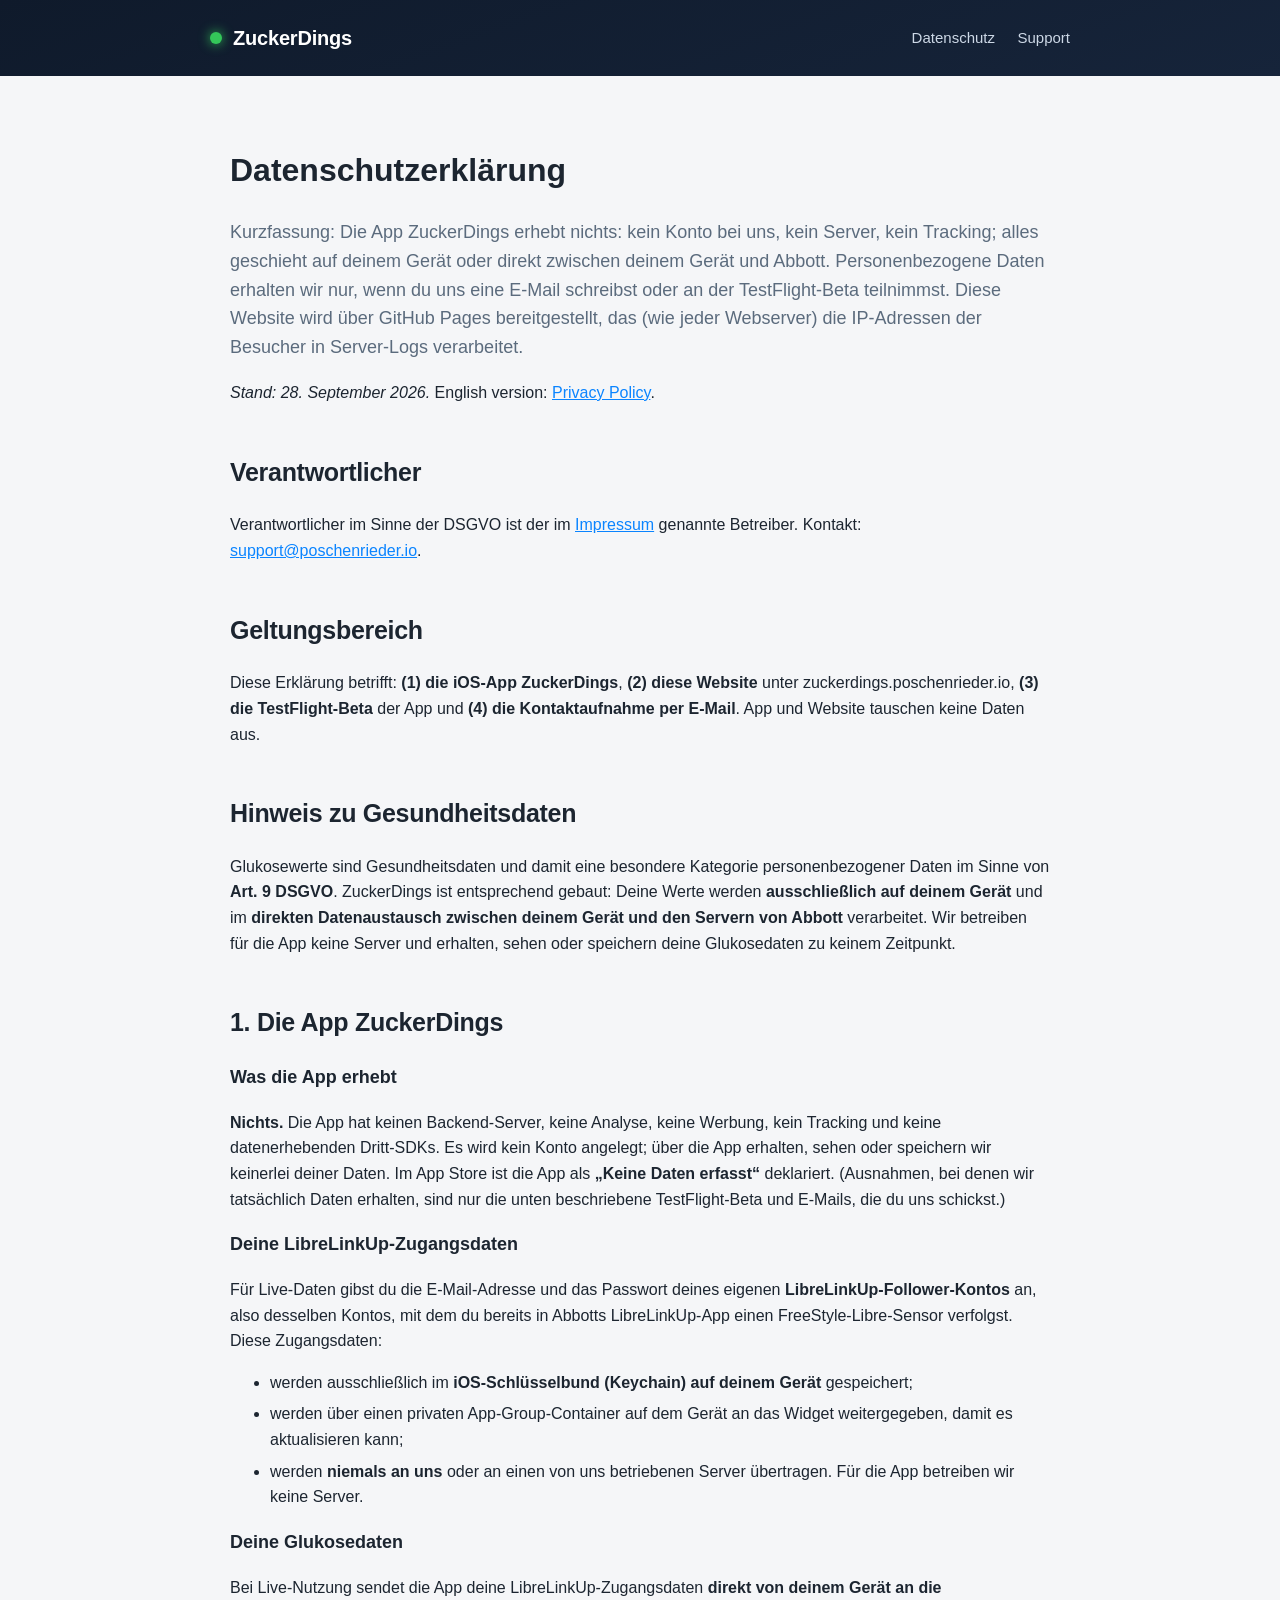
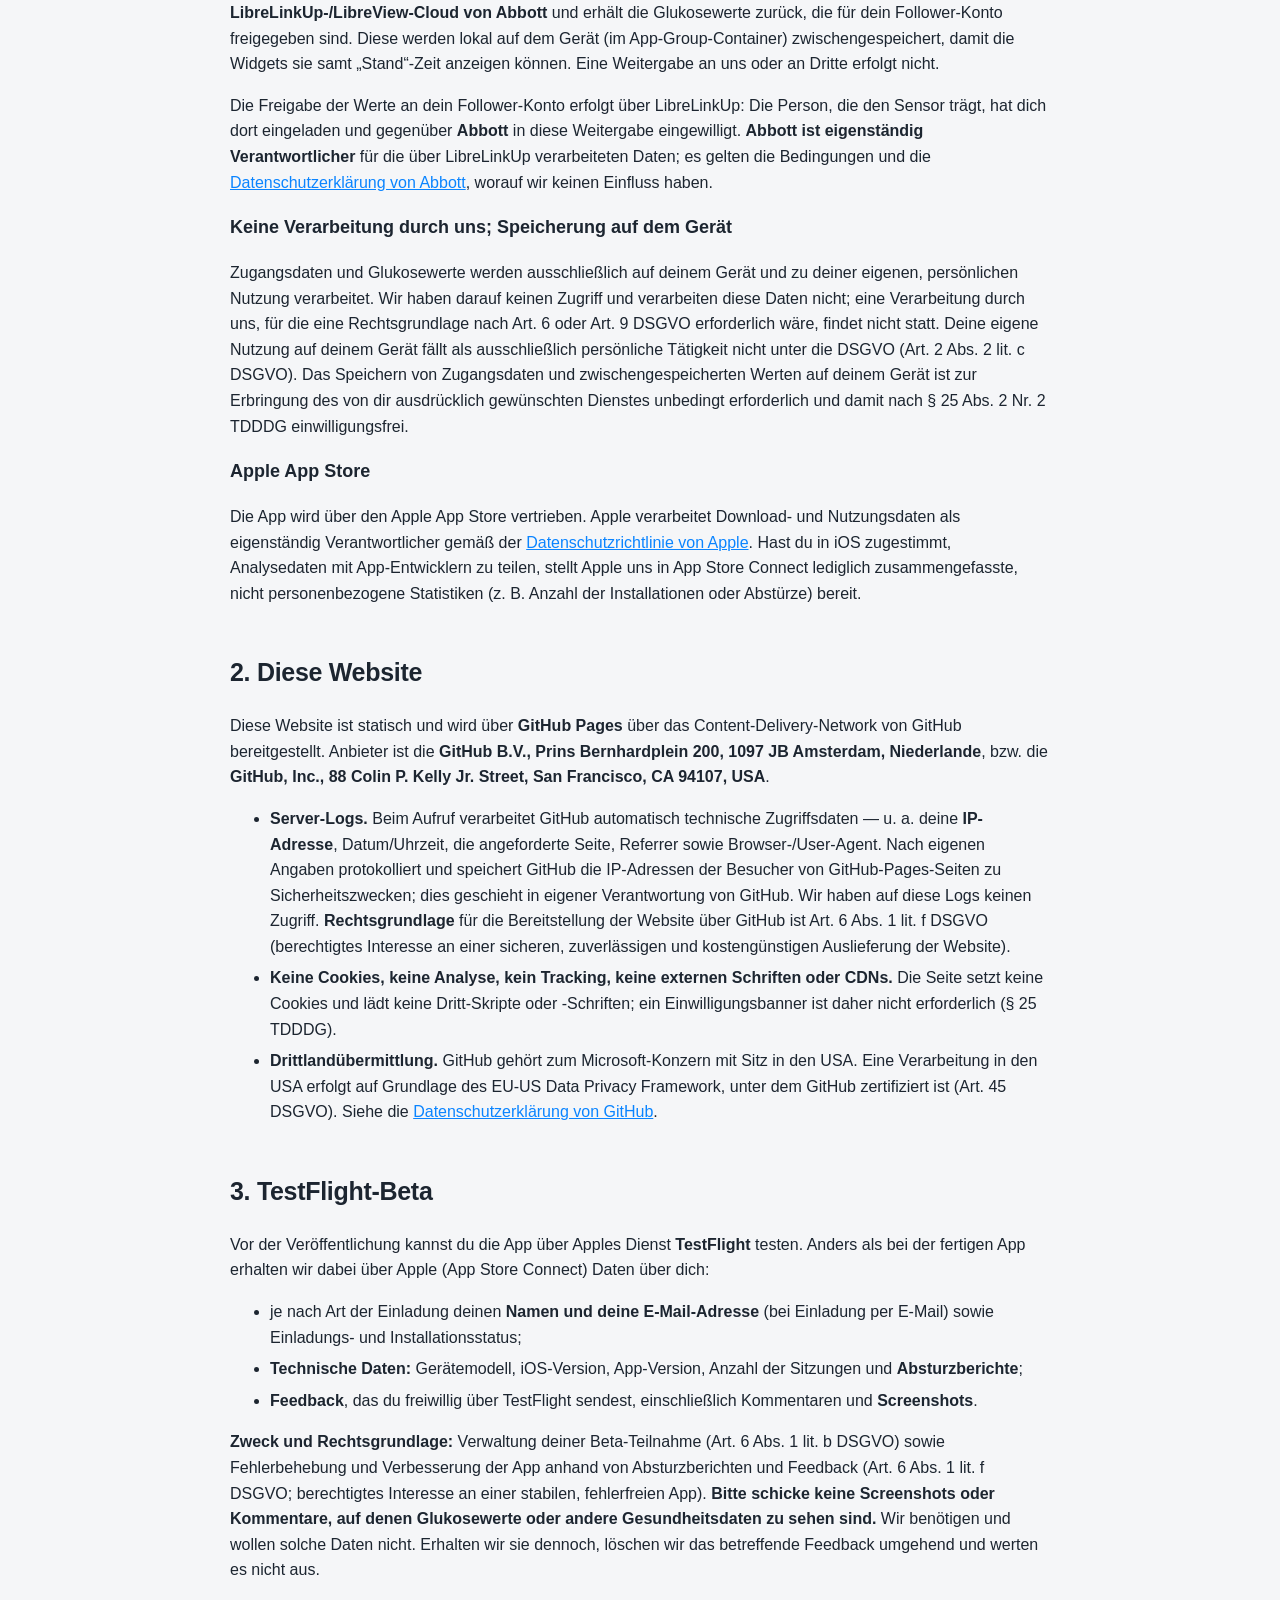
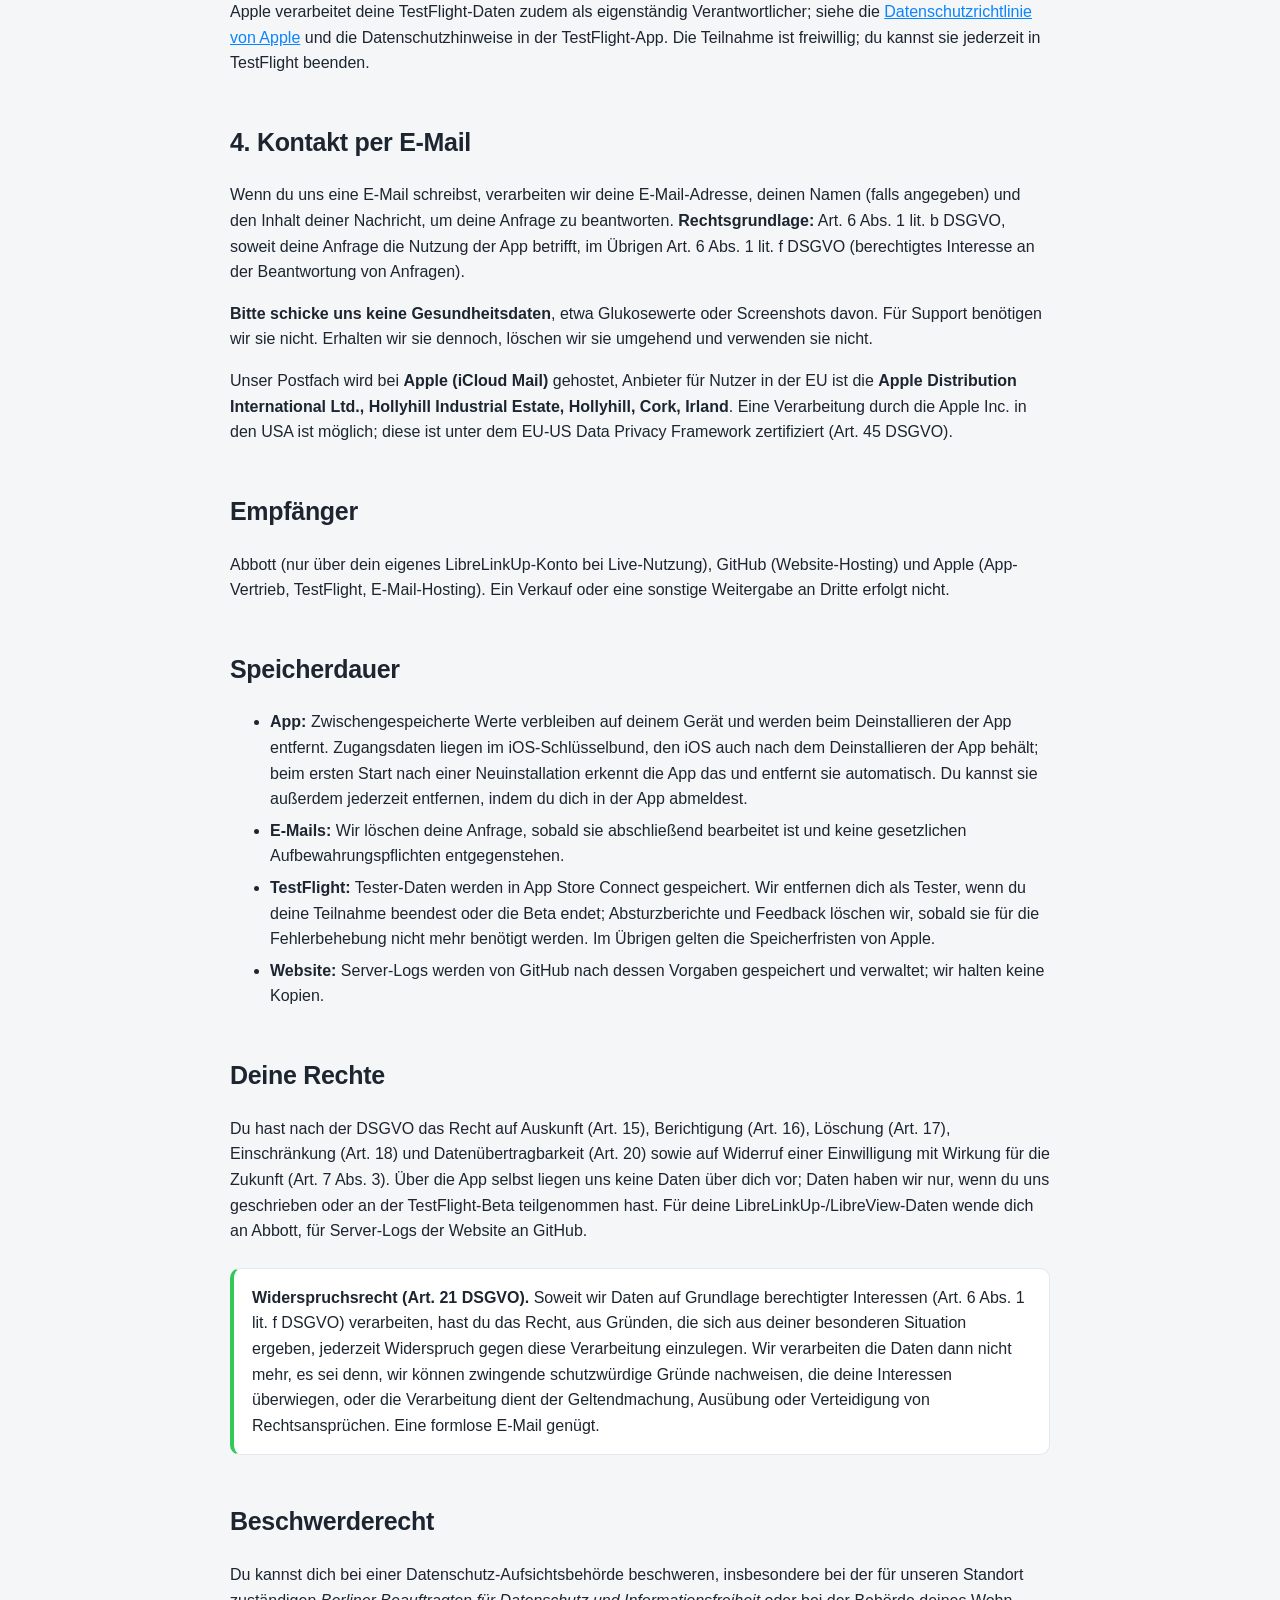
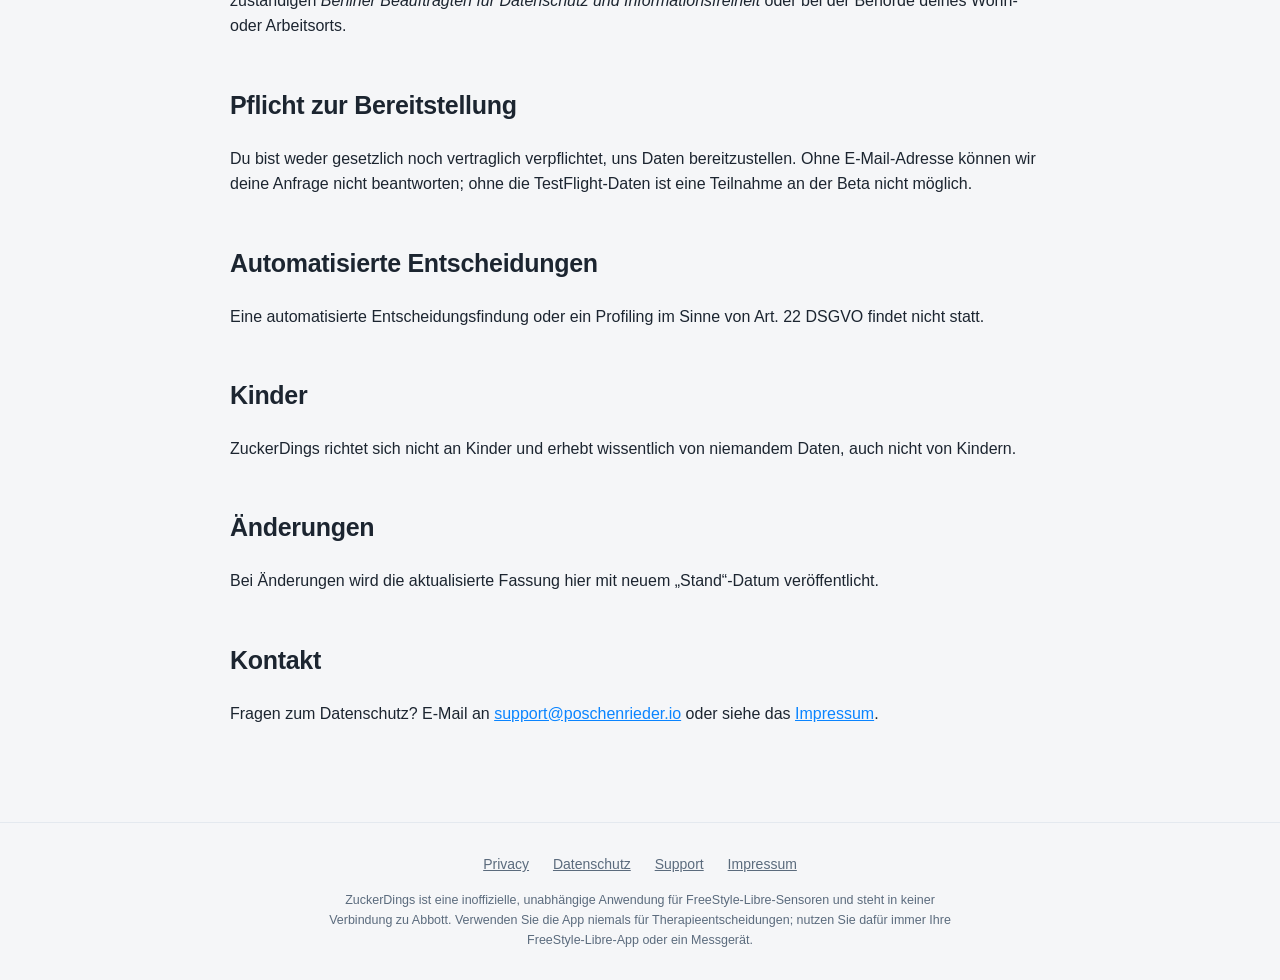
==== commit be381b99: "Ask users not to send health data instead of inviting it via consent Co-Authored-By: Claude Opus 5.5" ====
--- a/datenschutz/index.html
+++ b/datenschutz/index.html
@@ -69,12 +69,12 @@
       <li><strong>Technische Daten:</strong> Gerätemodell, iOS-Version, App-Version, Anzahl der Sitzungen und <strong>Absturzberichte</strong>;</li>
       <li><strong>Feedback</strong>, das du freiwillig über TestFlight sendest, einschließlich Kommentaren und <strong>Screenshots</strong>.</li>
     </ul>
-    <p><strong>Zweck und Rechtsgrundlage:</strong> Verwaltung deiner Beta-Teilnahme (Art. 6 Abs. 1 lit. b DSGVO) sowie Fehlerbehebung und Verbesserung der App anhand von Absturzberichten und Feedback (Art. 6 Abs. 1 lit. f DSGVO; berechtigtes Interesse an einer stabilen, fehlerfreien App). Screenshots können Glukosewerte zeigen. Sende solche Screenshots nur, wenn du das möchtest; mit dem Absenden willigst du ausdrücklich in deren Verarbeitung zur Bearbeitung deines Feedbacks ein (Art. 9 Abs. 2 lit. a DSGVO). Diese Einwilligung kannst du jederzeit per E-Mail widerrufen.</p>
+    <p><strong>Zweck und Rechtsgrundlage:</strong> Verwaltung deiner Beta-Teilnahme (Art. 6 Abs. 1 lit. b DSGVO) sowie Fehlerbehebung und Verbesserung der App anhand von Absturzberichten und Feedback (Art. 6 Abs. 1 lit. f DSGVO; berechtigtes Interesse an einer stabilen, fehlerfreien App). <strong>Bitte schicke keine Screenshots oder Kommentare, auf denen Glukosewerte oder andere Gesundheitsdaten zu sehen sind.</strong> Wir benötigen und wollen solche Daten nicht. Erhalten wir sie dennoch, löschen wir das betreffende Feedback umgehend und werten es nicht aus.</p>
     <p>Apple verarbeitet deine TestFlight-Daten zudem als eigenständig Verantwortlicher; siehe die <a href="https://www.apple.com/legal/privacy/" rel="noopener" target="_blank">Datenschutzrichtlinie von Apple</a> und die Datenschutzhinweise in der TestFlight-App. Die Teilnahme ist freiwillig; du kannst sie jederzeit in TestFlight beenden.</p>
 
     <h2>4. Kontakt per E-Mail</h2>
     <p>Wenn du uns eine E-Mail schreibst, verarbeiten wir deine E-Mail-Adresse, deinen Namen (falls angegeben) und den Inhalt deiner Nachricht, um deine Anfrage zu beantworten. <strong>Rechtsgrundlage:</strong> Art. 6 Abs. 1 lit. b DSGVO, soweit deine Anfrage die Nutzung der App betrifft, im Übrigen Art. 6 Abs. 1 lit. f DSGVO (berechtigtes Interesse an der Beantwortung von Anfragen).</p>
-    <p>Bitte schicke uns Gesundheitsdaten (etwa Glukosewerte oder Screenshots davon) nur, wenn sie für deine Anfrage wirklich nötig sind. Tust du es, verarbeiten wir sie ausschließlich zur Bearbeitung deiner Anfrage auf Grundlage deiner ausdrücklichen Einwilligung (Art. 9 Abs. 2 lit. a DSGVO), die du jederzeit widerrufen kannst.</p>
+    <p><strong>Bitte schicke uns keine Gesundheitsdaten</strong>, etwa Glukosewerte oder Screenshots davon. Für Support benötigen wir sie nicht. Erhalten wir sie dennoch, löschen wir sie umgehend und verwenden sie nicht.</p>
     <p>Unser Postfach wird bei <strong>Apple (iCloud Mail)</strong> gehostet, Anbieter für Nutzer in der EU ist die <strong>Apple Distribution International Ltd., Hollyhill Industrial Estate, Hollyhill, Cork, Irland</strong>. Eine Verarbeitung durch die Apple Inc. in den USA ist möglich; diese ist unter dem EU-US Data Privacy Framework zertifiziert (Art. 45 DSGVO).</p>
 
     <h2>Empfänger</h2>
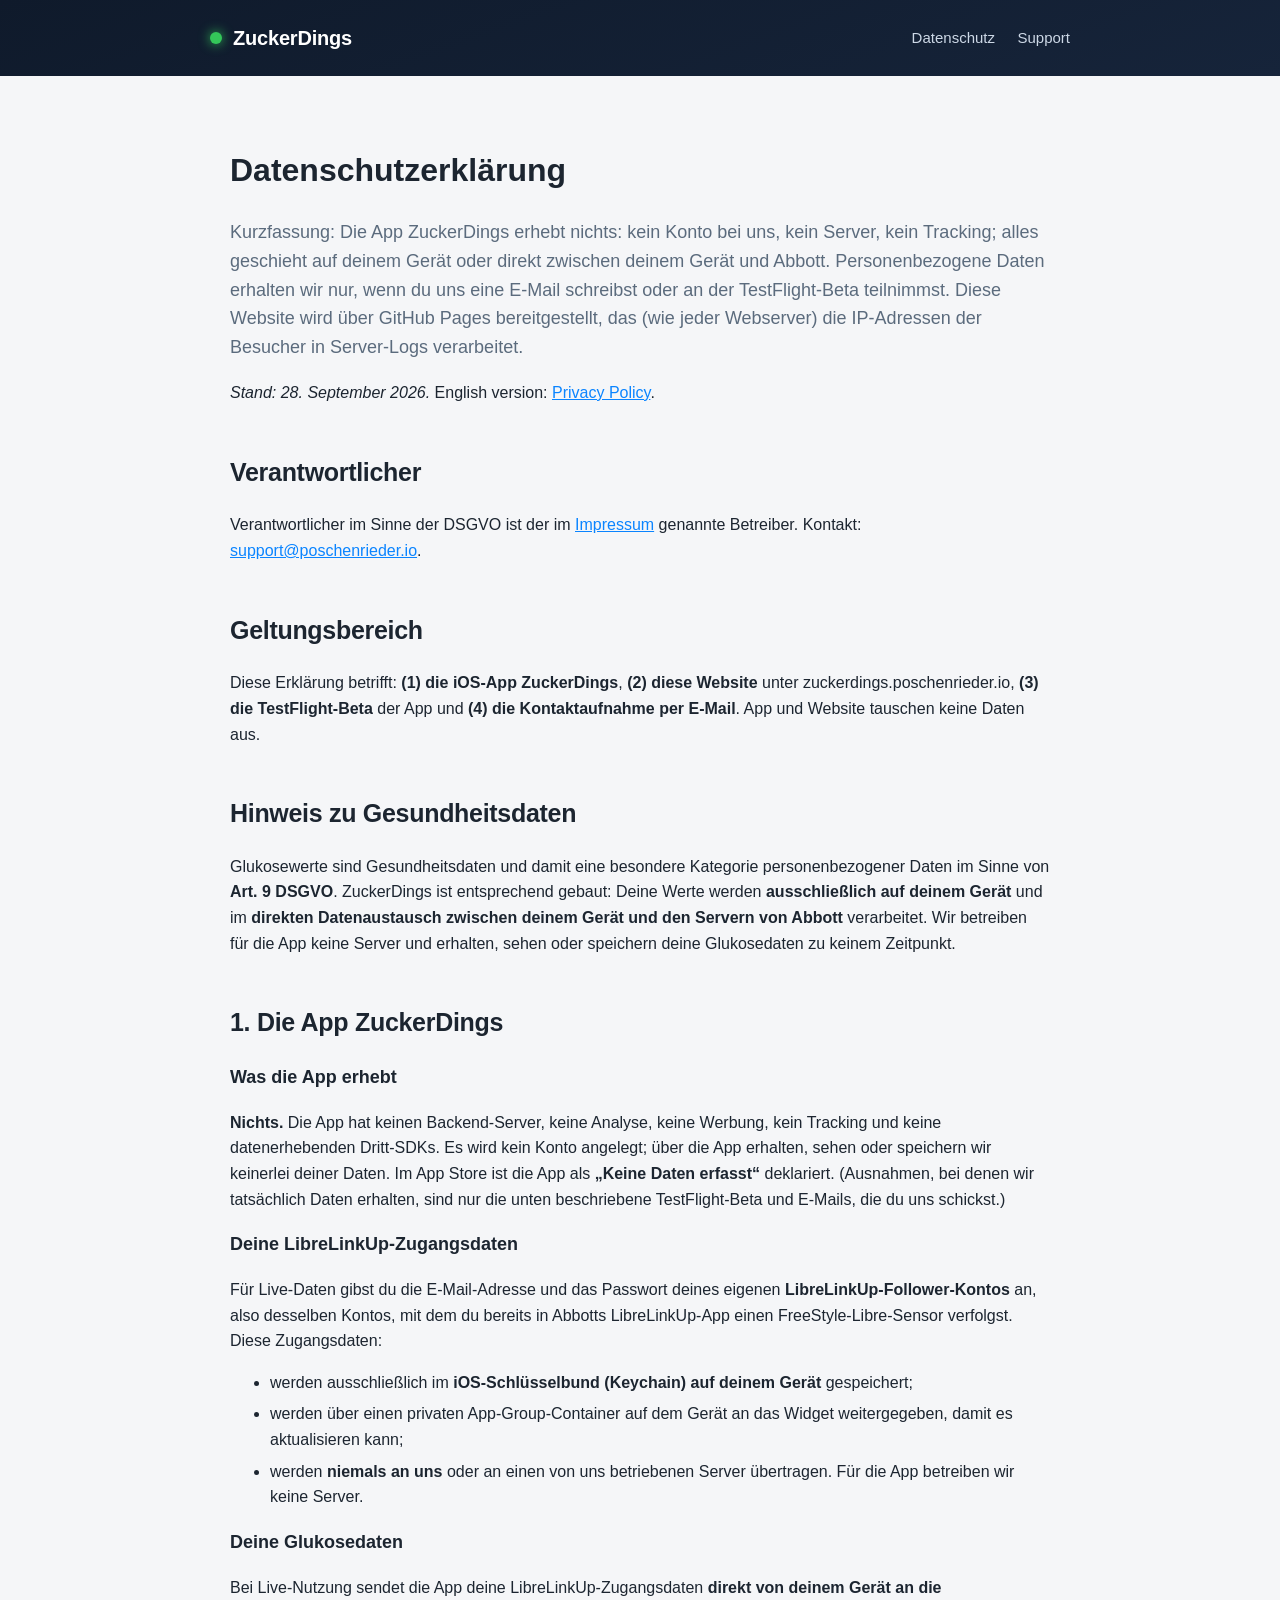
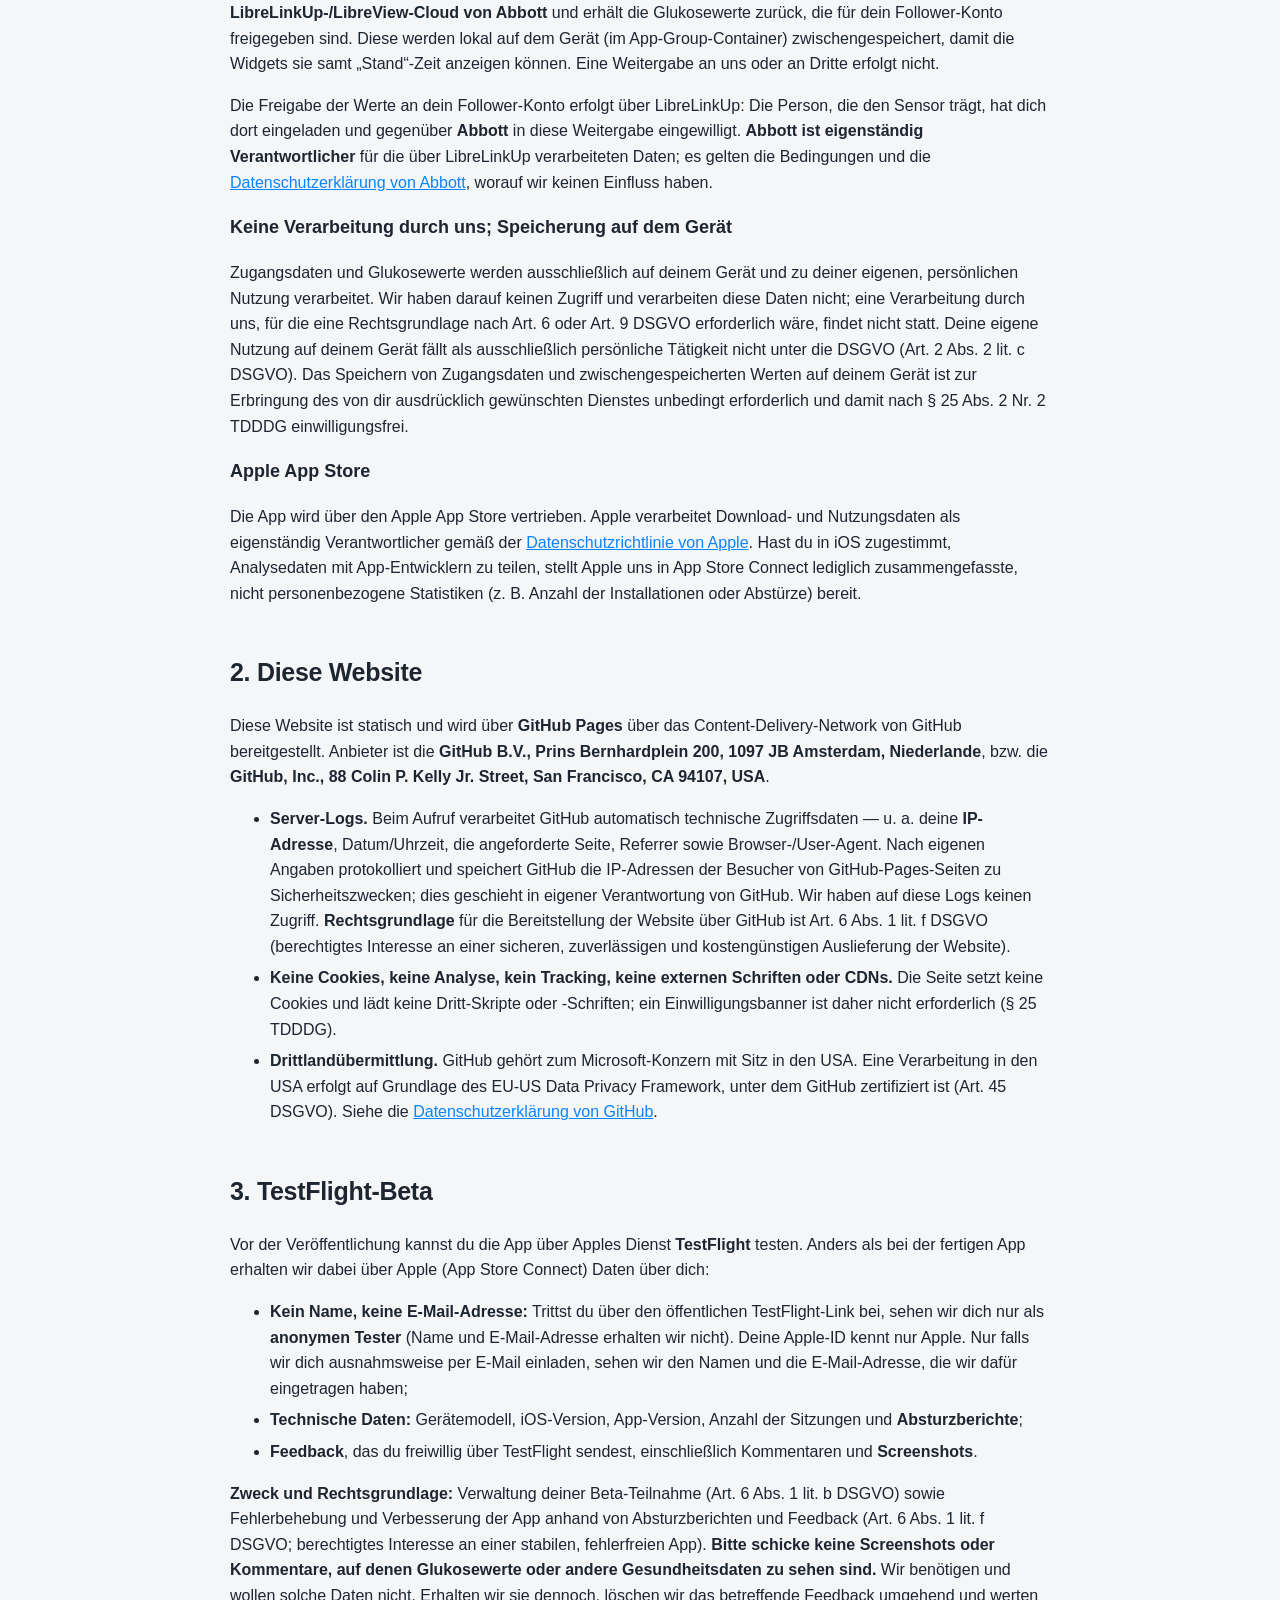
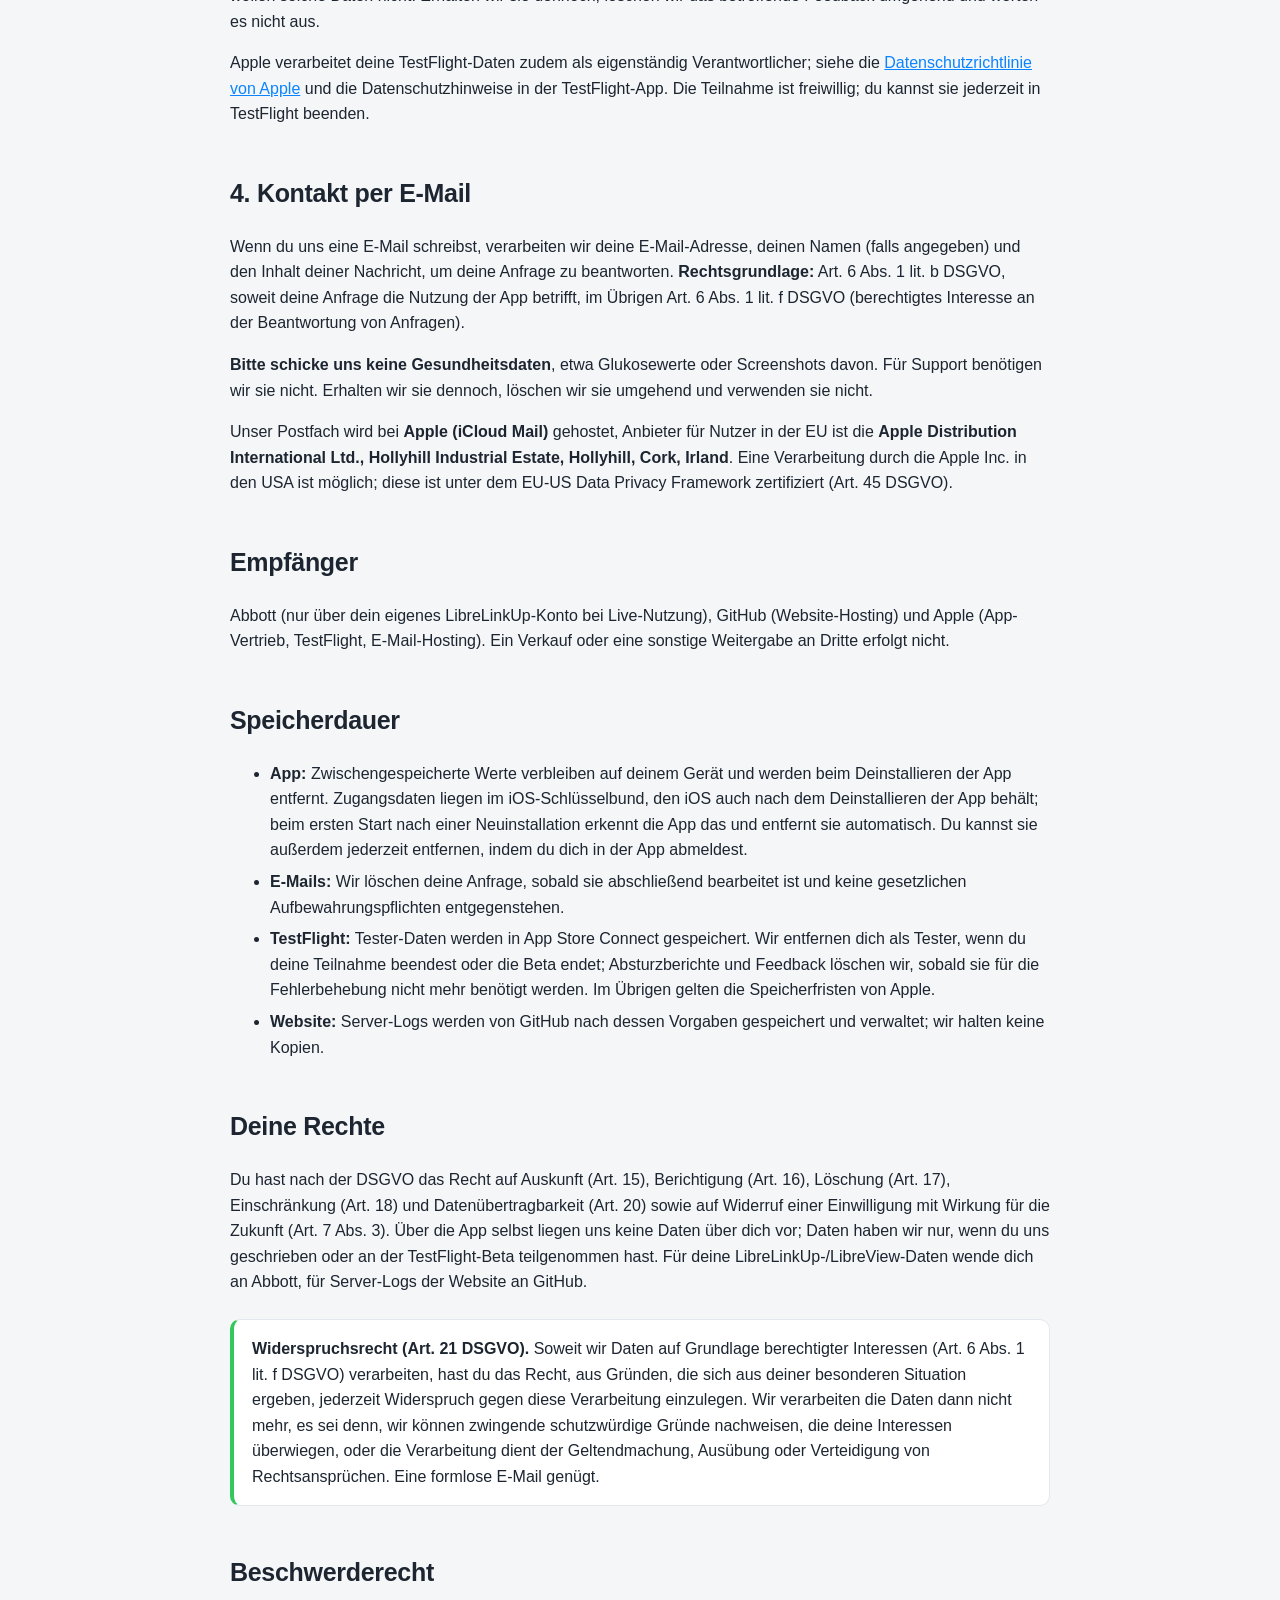
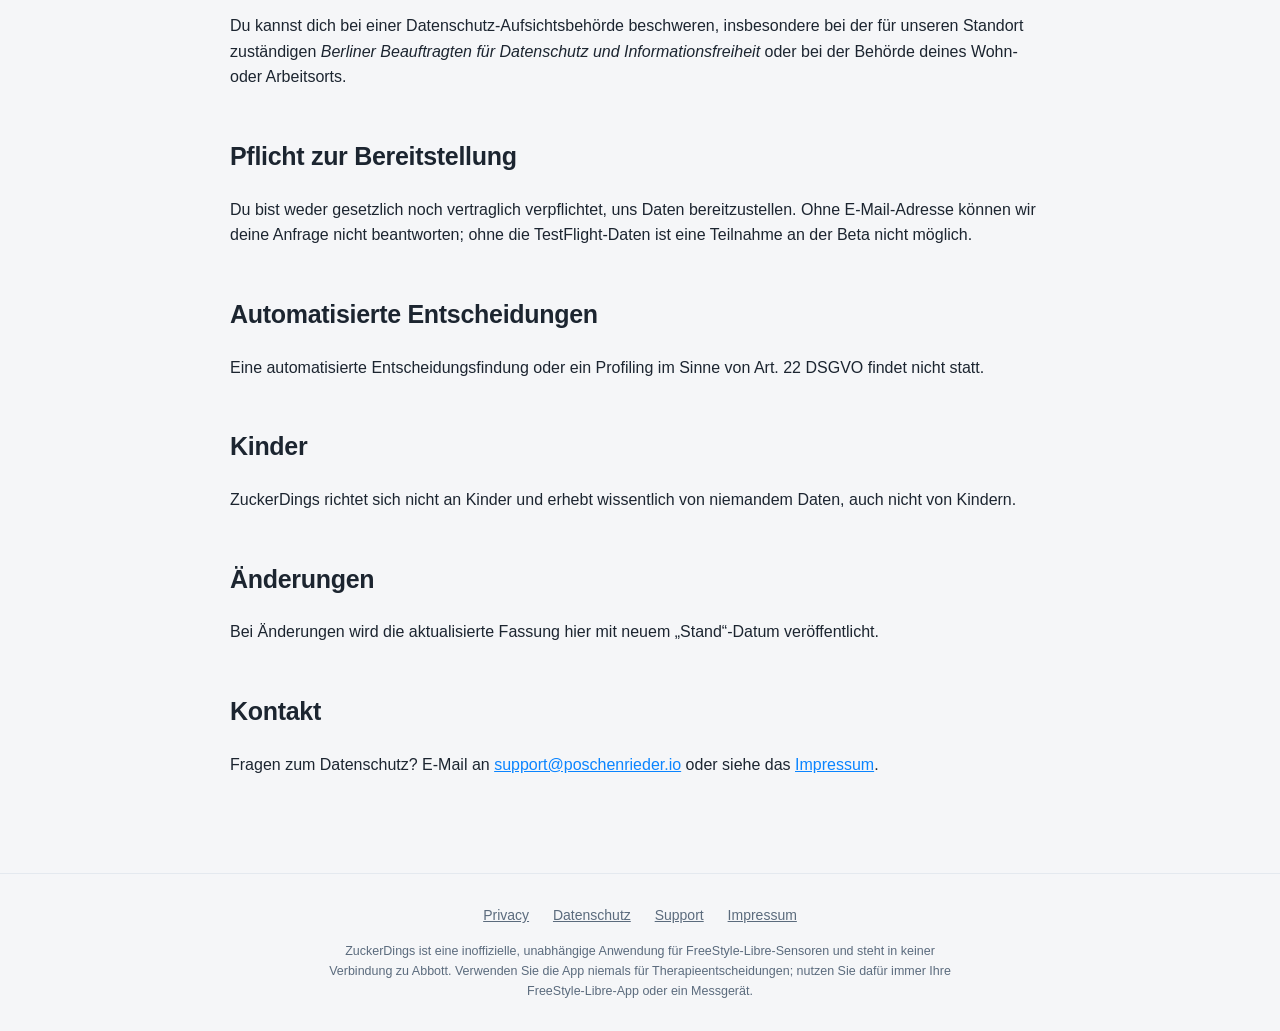
==== commit fe26e01d: "Describe public-link TestFlight testers as anonymous Co-Authored-By: Claude Opus 5.5 <noreply@anthro" ====
--- a/datenschutz/index.html
+++ b/datenschutz/index.html
@@ -65,7 +65,7 @@
     <h2>3. TestFlight-Beta</h2>
     <p>Vor der Veröffentlichung kannst du die App über Apples Dienst <strong>TestFlight</strong> testen. Anders als bei der fertigen App erhalten wir dabei über Apple (App Store Connect) Daten über dich:</p>
     <ul>
-      <li>je nach Art der Einladung deinen <strong>Namen und deine E-Mail-Adresse</strong> (bei Einladung per E-Mail) sowie Einladungs- und Installationsstatus;</li>
+      <li><strong>Kein Name, keine E-Mail-Adresse:</strong> Trittst du über den öffentlichen TestFlight-Link bei, sehen wir dich nur als <strong>anonymen Tester</strong> (Name und E-Mail-Adresse erhalten wir nicht). Deine Apple-ID kennt nur Apple. Nur falls wir dich ausnahmsweise per E-Mail einladen, sehen wir den Namen und die E-Mail-Adresse, die wir dafür eingetragen haben;</li>
       <li><strong>Technische Daten:</strong> Gerätemodell, iOS-Version, App-Version, Anzahl der Sitzungen und <strong>Absturzberichte</strong>;</li>
       <li><strong>Feedback</strong>, das du freiwillig über TestFlight sendest, einschließlich Kommentaren und <strong>Screenshots</strong>.</li>
     </ul>
